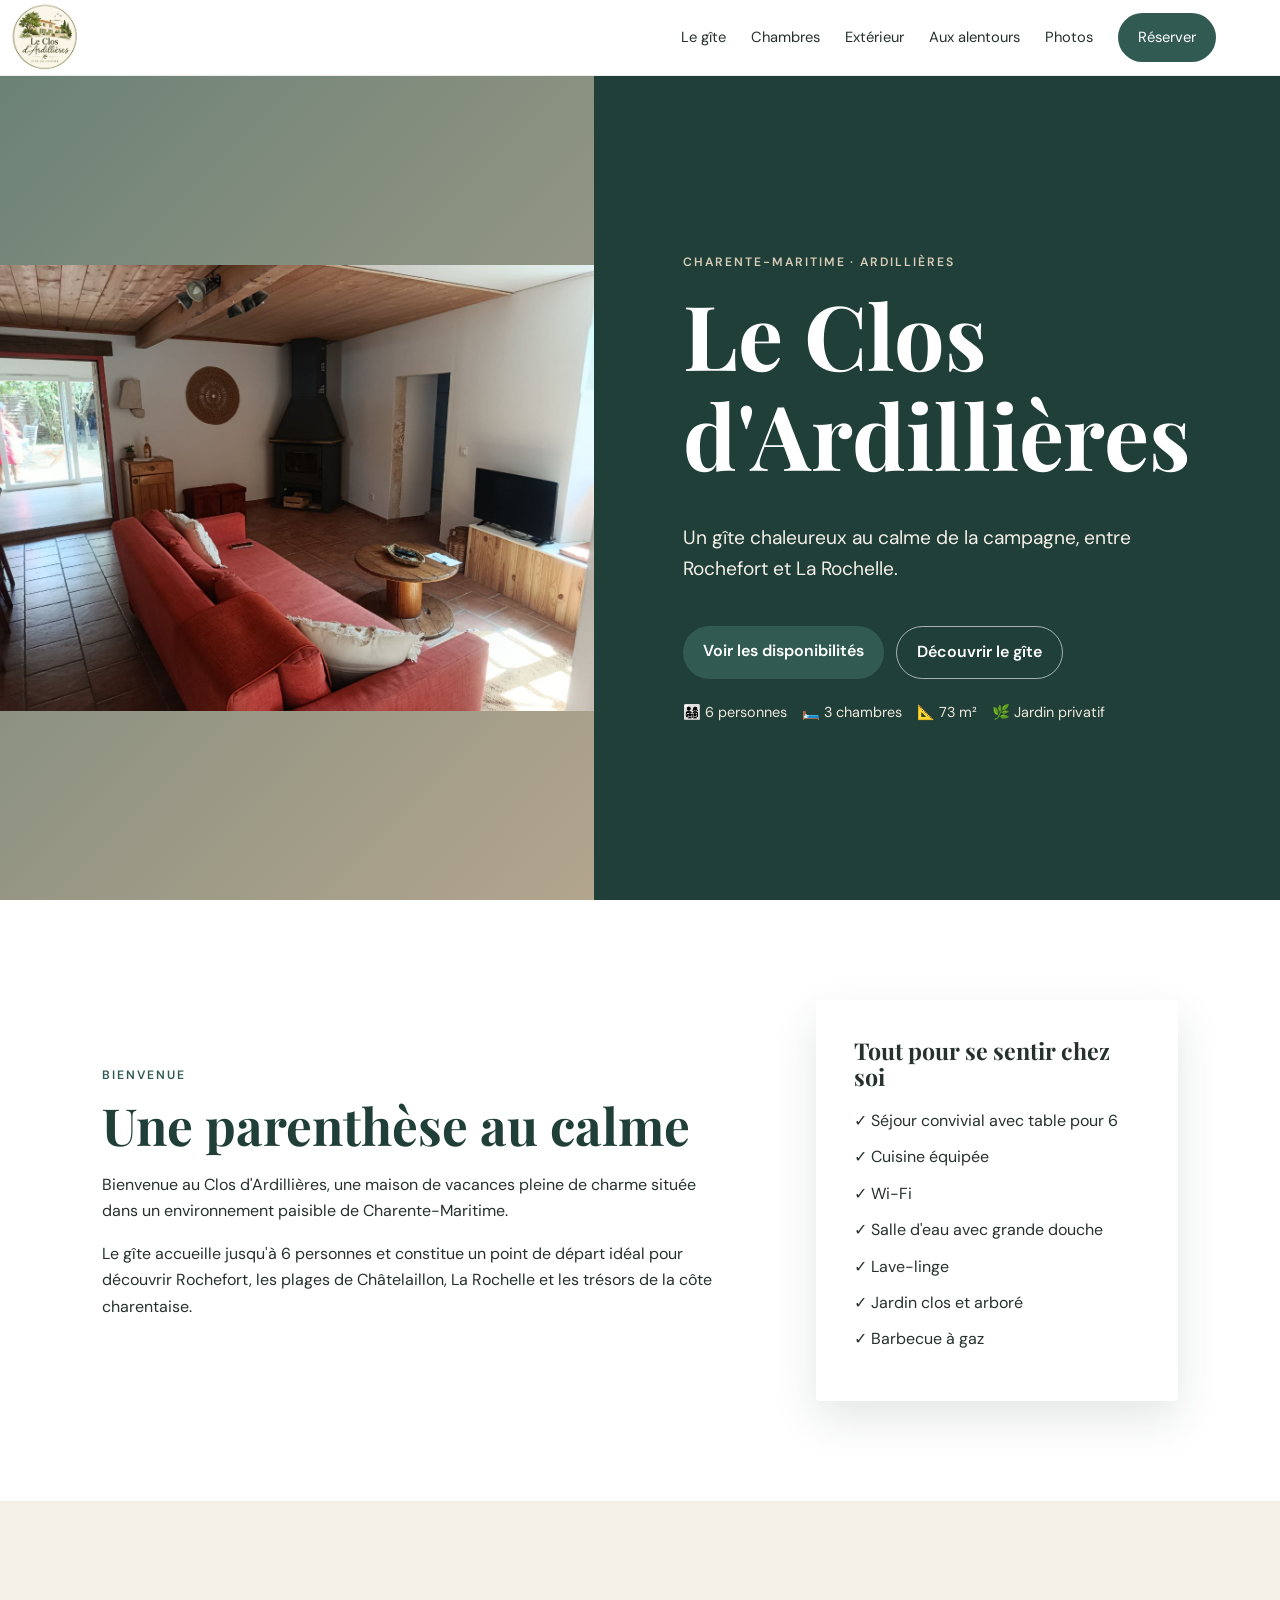
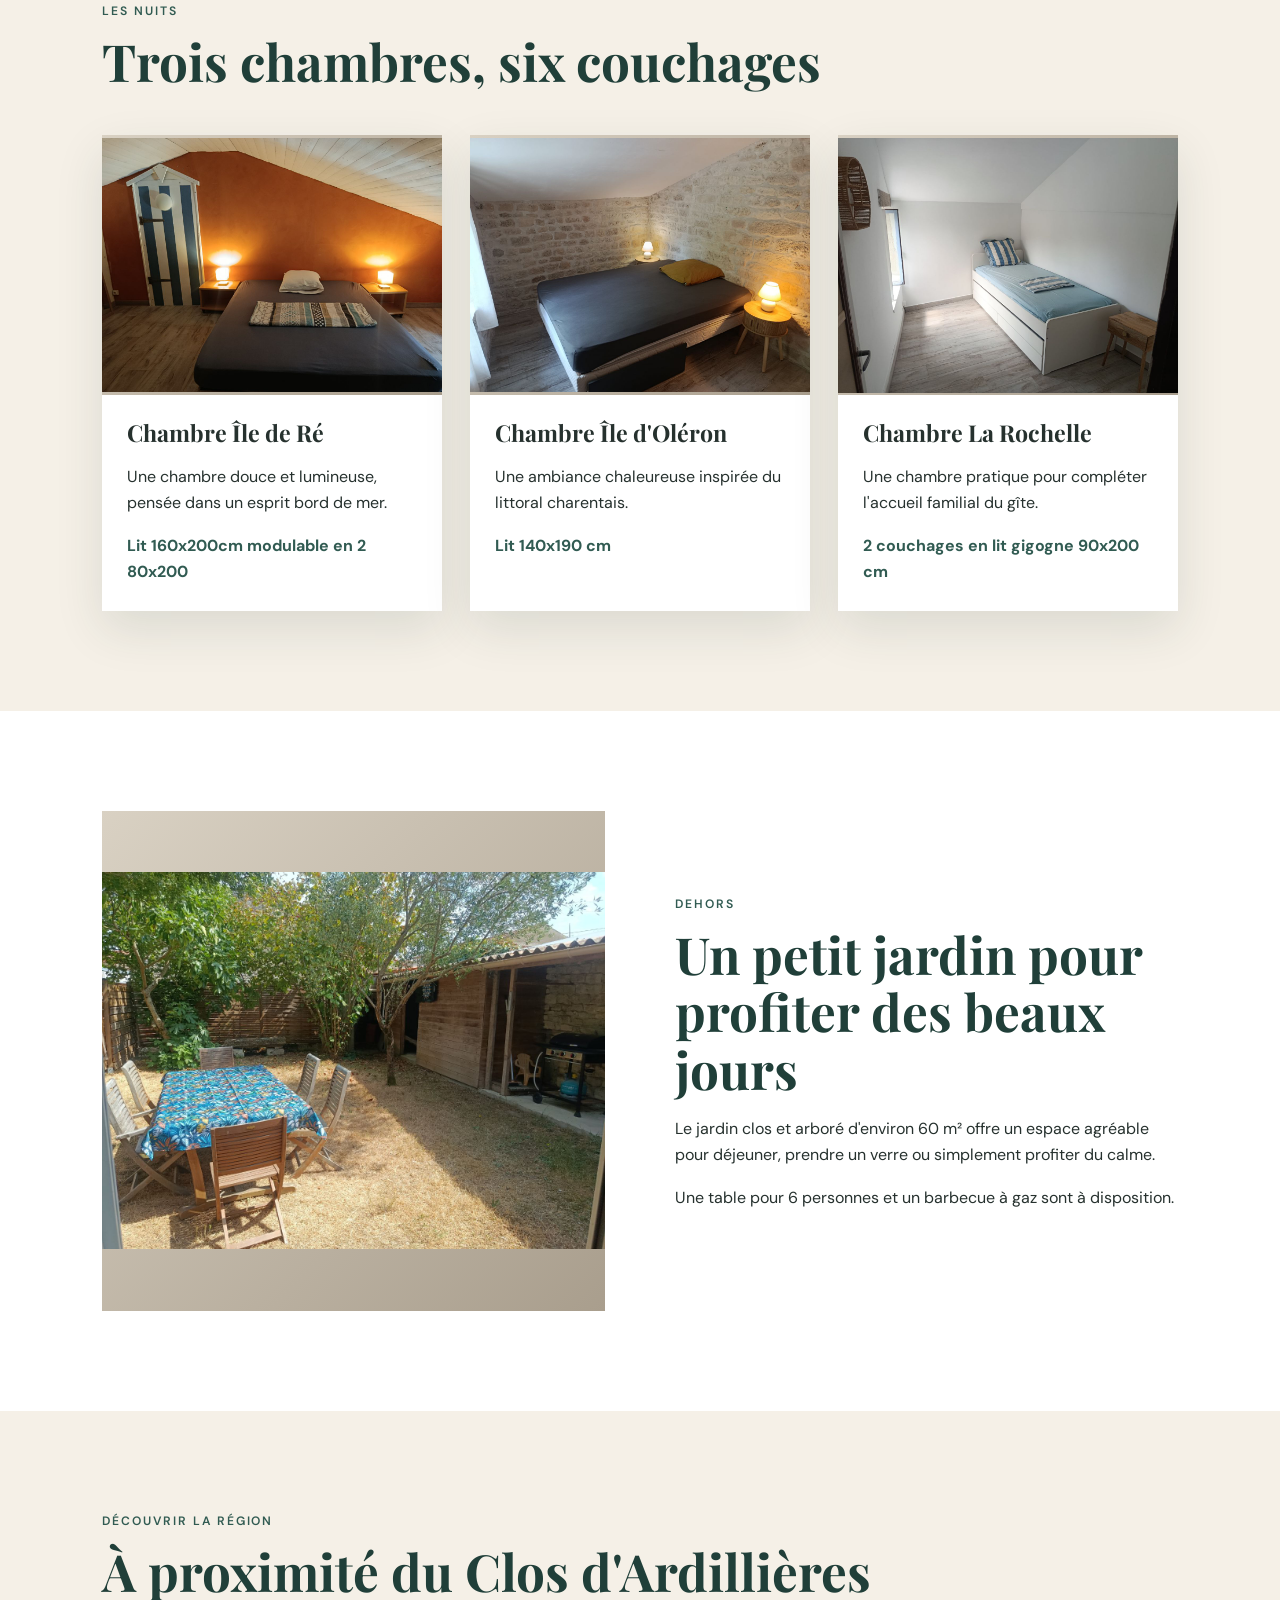
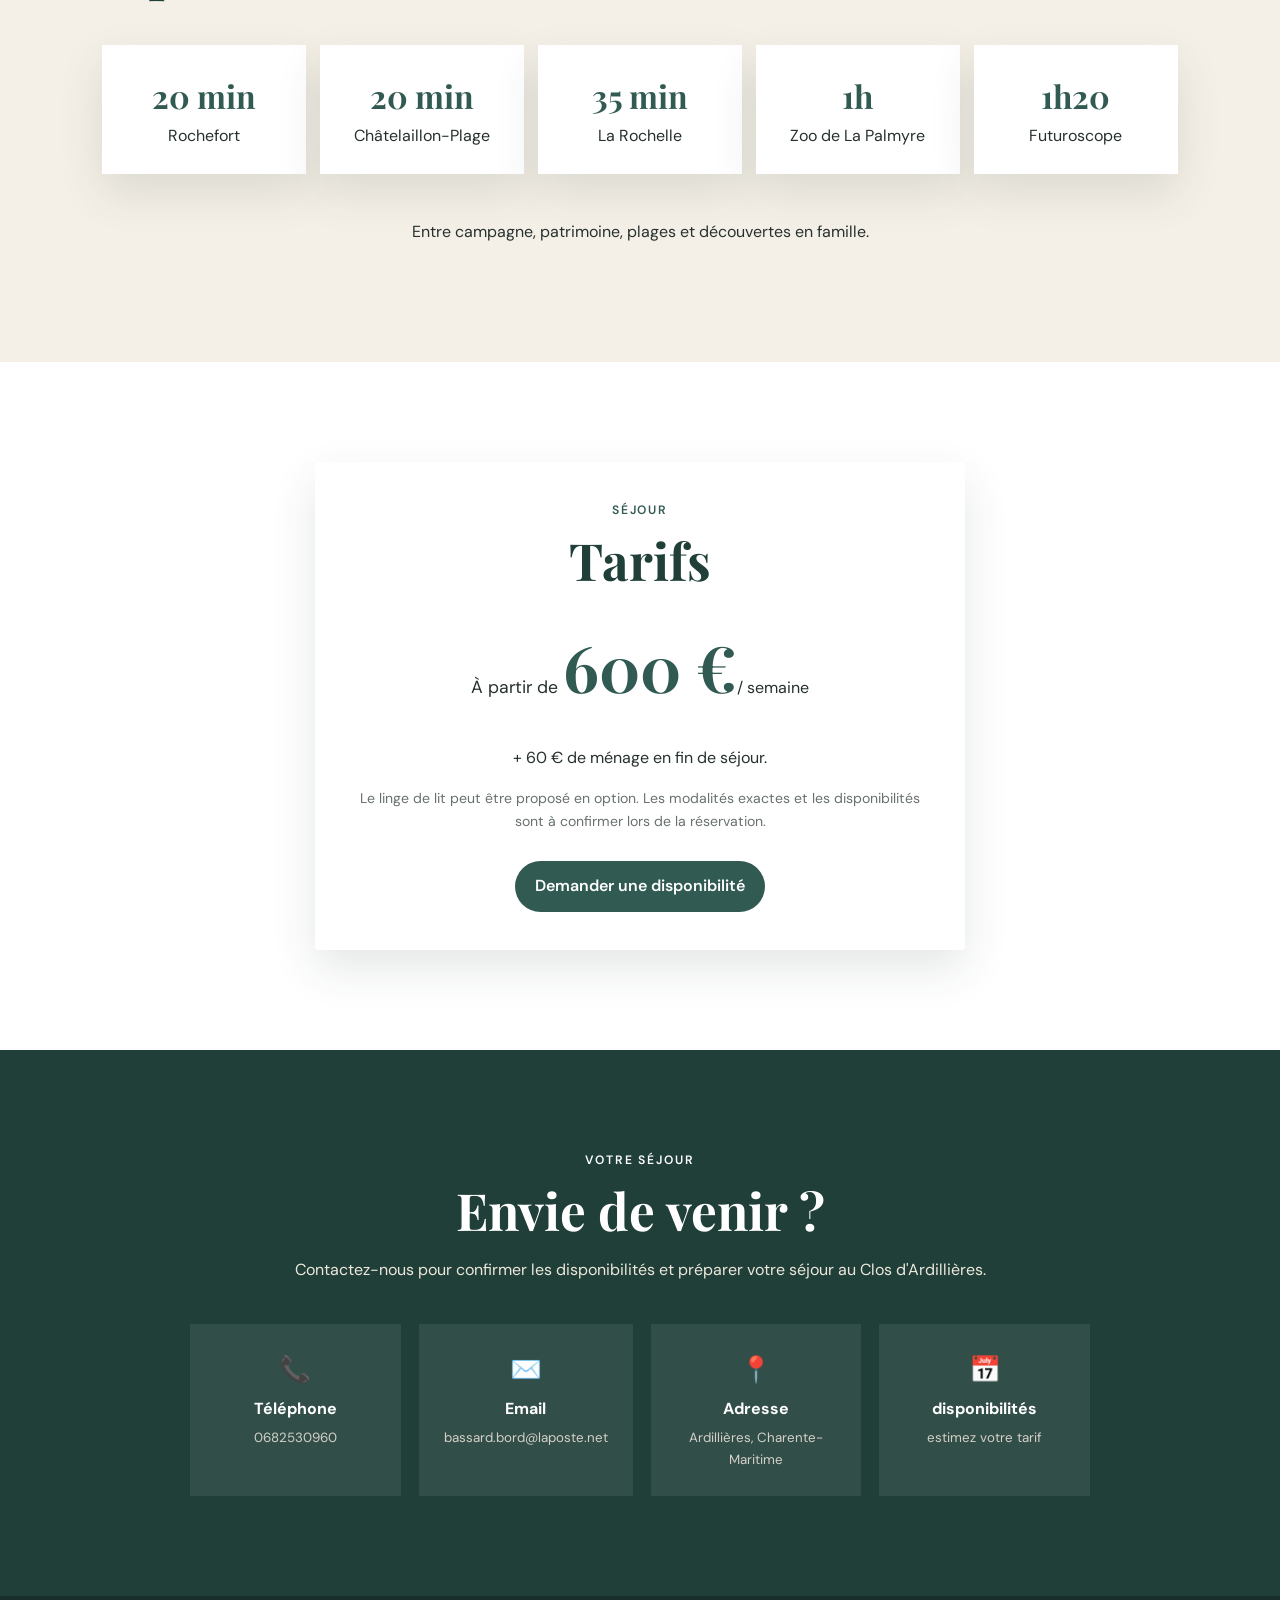
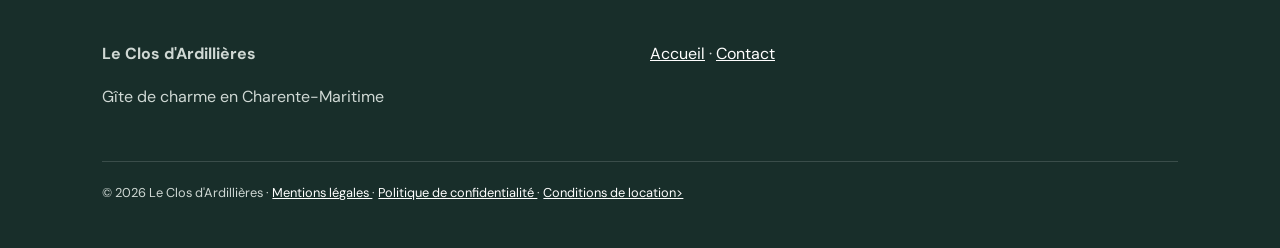
==== index.html @ 9a701333 "Add files via upload" ====
<!DOCTYPE html>
<html lang="fr">
<head>
  <meta charset="UTF-8">
  <meta name="viewport" content="width=device-width, initial-scale=1.0">
  <title>Le Clos d'Ardillières — Gîte en Charente-Maritime</title>
  <meta name="description" content="Le Clos d'Ardillières : gîte de charme pour 6 personnes à Ardillières, en Charente-Maritime, entre Rochefort et La Rochelle.">
  <meta name="keywords" content="gîte Ardillières, location vacances Charente-Maritime, gîte Rochefort, gîte La Rochelle, gîte Châtelaillon">
  <meta name="theme-color" content="#315b52">
  <link rel="stylesheet" href="style.css">
</head>
<body>
<header class="site-header">
  <img class="logo1" src="images/logo.png">
  <a></a>
  <button class="menu-btn" aria-label="Ouvrir le menu">☰</button>
  <nav>
    <a href="#gite">Le gîte</a>
    <a href="#chambres">Chambres</a>
    <a href="#exterieur">Extérieur</a>
    <a href="#alentours">Aux alentours</a>
    <a href="#galerie" onclick="ouvrirGalerie(0)">Photos</a>
    <a class="nav-cta" href="#contact">Réserver</a>
  </nav>
</header>

<main>
<section id="accueil" class="hero">
  <div class="hero-photo placeholder">
    <img src="images/sejour.jpg" width=100% onclick="ouvrirGalerie(0)" alt="Le gîte Le Clos d'Ardillières, une maison de vacances en Charente-Maritime" />
  </div>
  <div class="hero-content">
    <p class="eyebrow">Charente-Maritime · Ardillières</p>
    <h1>Le Clos d'Ardillières</h1>
    <p class="lead">Un gîte chaleureux au calme de la campagne, entre Rochefort et La Rochelle.</p>
    <div class="hero-buttons">
      <a class="button" href="#contact">Voir les disponibilités</a>
      <a class="button secondary" href="#gite">Découvrir le gîte</a>
    </div>
    <div class="quick-info">
      <span>👨‍👩‍👧‍👦 6 personnes</span>
      <span>🛏️ 3 chambres</span>
      <span>📐 73 m²</span>
      <span>🌿 Jardin privatif</span>
    </div>
  </div>
</section>

<section id="gite" class="section intro">
  <div>
    <p class="eyebrow">Bienvenue</p>
    <h2>Une parenthèse au calme</h2>
    <p>Bienvenue au Clos d'Ardillières, une maison de vacances pleine de charme située dans un environnement paisible de Charente-Maritime.</p>
    <p>Le gîte accueille jusqu'à 6 personnes et constitue un point de départ idéal pour découvrir Rochefort, les plages de Châtelaillon, La Rochelle et les trésors de la côte charentaise.</p>
  </div>
  <div class="feature-card">
    <h3>Tout pour se sentir chez soi</h3>
    <ul>
      <li>✓ Séjour convivial avec table pour 6</li>
      <li>✓ Cuisine équipée</li>
      <li>✓ Wi-Fi</li>
      <li>✓ Salle d'eau avec grande douche</li>
      <li>✓ Lave-linge</li>
      <li>✓ Jardin clos et arboré</li>
      <li>✓ Barbecue à gaz</li>
    </ul>
  </div>
</section>

<section id="chambres" class="section alt">
  <p class="eyebrow">Les nuits</p>
  <h2>Trois chambres, six couchages</h2>
  <div class="cards">
    <article class="card">
      <div class="card-photo placeholder">
        <img src="images/grande_chambre.jpg" width=100% alt="Chambre Île de Ré" />
      </div>
      <div class="card-body">
        <h3>Chambre Île de Ré</h3>
        <p>Une chambre douce et lumineuse, pensée dans un esprit bord de mer.</p>
        <strong>Lit 160x200cm modulable en 2 80x200</strong>
      </div>
    </article>
    <article class="card">
      <div class="card-photo placeholder">
        <img src="images/chambre_double.jpg" width=100% alt="Chambre Île d'Oléron" />
      </div>
      <div class="card-body">
        <h3>Chambre Île d'Oléron</h3>
        <p>Une ambiance chaleureuse inspirée du littoral charentais.</p>
        <strong>Lit 140x190 cm</strong>
      </div>
    </article>
    <article class="card">
      <div class="card-photo placeholder">
        <img src="images/petite_chambre.jpg" width=100% alt="Chambre La Rochelle" />
      </div>
      <div class="card-body">
        <h3>Chambre La Rochelle</h3>
        <p>Une chambre pratique pour compléter l'accueil familial du gîte.</p>
        <strong>2 couchages en lit gigogne 90x200 cm</strong>
      </div>
    </article>
  </div>
</section>

<section id="exterieur" class="section">
  <div class="split">
    <div class="large-placeholder placeholder">
      <img src="images/jardin.jpg" width=100% alt="Jardin du gîte Le Clos d'Ardillières" />
    </div>
    <div>
      <p class="eyebrow">Dehors</p>
      <h2>Un petit jardin pour profiter des beaux jours</h2>
      <p>Le jardin clos et arboré d'environ 60 m² offre un espace agréable pour déjeuner, prendre un verre ou simplement profiter du calme.</p>
      <p>Une table pour 6 personnes et un barbecue à gaz sont à disposition.</p>
    </div>
  </div>
</section>

<section id="alentours" class="section alt">
  <p class="eyebrow">Découvrir la région</p>
  <h2>À proximité du Clos d'Ardillières</h2>
  <div class="distances">
    <div><strong>20 min</strong><span>Rochefort</span></div>
    <div><strong>20 min</strong><span>Châtelaillon-Plage</span></div>
    <div><strong>35 min</strong><span>La Rochelle</span></div>
    <div><strong>1h</strong><span>Zoo de La Palmyre</span></div>
    <div><strong>1h20</strong><span>Futuroscope</span></div>
  </div>
  <p class="center-note">Entre campagne, patrimoine, plages et découvertes en famille.</p>
</section>

<section id="tarifs" class="section">
  <div class="price-box">
    <p class="eyebrow">Séjour</p>
    <h2>Tarifs</h2>
    <div class="price">À partir de <strong>600 €</strong><small>/ semaine</small></div>
    <p>+ 60 € de ménage en fin de séjour.</p>
    <p class="small">Le linge de lit peut être proposé en option. Les modalités exactes et les disponibilités sont à confirmer lors de la réservation.</p>
    <a class="button" href="#contact">Demander une disponibilité</a>
  </div>
</section>

<section id="contact" class="section contact">
  <p class="eyebrow">Votre séjour</p>
  <h2>Envie de venir ?</h2>
  <p>Contactez-nous pour confirmer les disponibilités et préparer votre séjour au Clos d'Ardillières.</p>
  <div class="contact-grid">
    <a class="contact-item" href="tel:+33682530960"><span>📞</span><b>Téléphone</b><small>0682530960</small></a>
    <a class="contact-item" href="mailto:bassard.bord@laposte.net"><span>✉️</span><b>Email</b><small>bassard.bord@laposte.net</small></a>
    <a class="contact-item" href="https://www.google.fr/maps/place/Chez+Sylvanna+et+Laurent/@46.0596091,-0.8943375,384m/data=!3m1!1e3!4m15!1m8!3m7!1s0x4801377a443f974f:0x2b301702323fea97!2s17290+Ardilli%C3%A8res!3b1!8m2!3d46.058891!4d-0.891461!16zL20vMGY4bXpj!3m5!1s0x48013757434543a1:0x816b3c7ac36693f7!8m2!3d46.0594219!4d-0.8943894!16s%2Fg%2F11zdf4rjqj?entry=ttu&g_ep=EgoyMDI2MDkyNy4xIKXMDSoASAFQAw%3D%3D"><span>📍</span><b>Adresse</b><small>Ardillières, Charente-Maritime</small></a>
    <a class="contact-item" href="calendrier.html"><span>&#128197;</span><b>disponibilités</b><small>estimez votre tarif</small></a>
  </div>
</section>
</main>

<footer>
  <div><strong>Le Clos d'Ardillières</strong><p>Gîte de charme en Charente-Maritime</p></div>
  <div><a href="#accueil">Accueil</a> · <a href="#contact">Contact</a></div>
  <p class="copyright">© <span id="year"></span> Le Clos d'Ardillières · <a href="mentions.html">Mentions légales </a>· <a href="confidentialite.html">Politique de confidentialité </a>· <a href="conditionsloc.html">Conditions de location></a></p>
</footer>



<div id="visionneuse" class="visionneuse">

  <button class="fermer" onclick="fermerGalerie()">×</button>

  <button class="precedent" onclick="photoPrecedente()">❮</button>

  <img id="photoGrande" src="" alt="Photo du Clos d’Ardillières">

  <button class="suivant" onclick="photoSuivante()">❯</button>

</div>

<script src="script.js"></script>
</body>
</html>
---- style.css ----
@import url('https://fonts.googleapis.com/css2?family=DM+Sans:wght@400;500;600&family=Playfair+Display:wght@500;600;700&display=swap');

:root{--green:#315b52;--green-dark:#203f39;--cream:#f5f0e7;--sand:#dfd2bd;--text:#26312e;--white:#fff;--shadow:0 18px 45px rgba(31,54,47,.12)}
*{box-sizing:border-box}
html{
    scroll-behavior:smooth
}
body{
    margin:0;
    color:var(--text);
    font-family:"DM Sans",Arial,sans-serif;
    line-height:1.65;
    background:#fff
}
h1,h2,h3{
    font-family:"Playfair Display",Georgia,serif;
    line-height:1.12;
    margin:0 0 18px
}
h1{
    font-size:clamp(3rem,7vw,6.2rem);
    color:#fff
}
h2{
    font-size:clamp(2.1rem,4vw,3.5rem);
    color:var(--green-dark)}
h3{
    font-size:1.45rem
}
.logo1 {
    position: absolute;
    //top: 100px;
    left: 10px;
    width: 70px;
    display: block;
}

.eyebrow{
    text-transform:uppercase;
    letter-spacing:.16em;
    font-size:.76rem;
    font-weight:600;
    color:var(--green);
    margin:0 0 12px
}
.site-header{
    height:76px;
    display:flex;
    align-items:center;
    justify-content:space-between;
    padding:0 5vw;
    //position:sticky;
    position: relative;
    top:0;
    z-index:20;
    background:rgba(255,255,255,.95);
    backdrop-filter:blur(10px);
    border-bottom:1px solid #eee
}
.logo{
    font-family:"Playfair Display",Georgia,serif;
    font-size:1.25rem;
    color:var(--green-dark);
    text-decoration:none;
    font-weight:600
}
.site-header nav{
    display:flex;
    align-items:center;
    gap:25px
}
.site-header nav a{
    color:var(--text);
    text-decoration:none;
    font-size:.92rem
}
.site-header .nav-cta,.button{
    background:var(--green);
    color:#fff;
    padding:12px 20px;
    border-radius:30px
}
.menu-btn{
    display:none;
    border:0;
    background:none;
    font-size:1.7rem
}
.hero{
    min-height:calc(100vh - 76px);
    display:grid;
    grid-template-columns:1.05fr .95fr;
    background:var(--green-dark)
}
.hero-photo{
    min-height:620px
}
.placeholder{
    background:linear-gradient(135deg,#d9d1c3,#a99e8d);
    display:flex;
    align-items:center;
    justify-content:center;
    text-align:center;
    color:#fff;
    font-weight:600;
    letter-spacing:.04em
}
.hero-photo.placeholder{
    background:linear-gradient(135deg,#6c8277,#b3a58e);
    
}
.hero-content{
    display:flex;
    flex-direction:column;
    justify-content:center;
    padding:7vw
}
.hero-content .eyebrow{
    color:#d8cdb8
}
.lead{
    font-size:1.2rem;
    color:#f3efe8;
    max-width:600px
}
.hero-buttons{
    display:flex;
    gap:12px;
    flex-wrap:wrap;
    margin:22px 0
}
.button{
    display:inline-block;
    text-decoration:none;
    border:0;
    font-weight:600
}
.button.secondary{
    background:transparent;
    border:1px solid rgba(255,255,255,.6)
}
.quick-info{
    display:flex;
    flex-wrap:wrap;
    gap:15px;
    color:#eee8dc;
    font-size:.9rem
}
.section{
    padding:100px 8vw
}
.section.alt{
    background:var(--cream)
}
.intro{
    display:grid;
    grid-template-columns:1.4fr .8fr;
    gap:80px;
    align-items:center
}
.feature-card,.price-box{
    background:#fff;
    padding:38px;
    box-shadow:var(--shadow);
    border-radius:4px
}
.feature-card ul{
    list-style:none;
    padding:0;
    margin:0
}
.feature-card li{
    margin:10px 0
}
.cards{
    display:grid;
    grid-template-columns:repeat(3,1fr);
    gap:28px;
    margin-top:45px
}
.card{
    background:#fff;
    box-shadow:var(--shadow)
}
.card-photo{
    height:260px
}
.card-body{
    padding:25px
}
.card-body strong{
    color:var(--green)
}
.split{
    display:grid;
    grid-template-columns:1fr 1fr;
    gap:70px;
    align-items:center
}
.large-placeholder{
    height:500px
}
.distances{
    display:grid;
    grid-template-columns:repeat(5,1fr);
    gap:14px;
    margin:45px 0
}
.distances div{
    background:#fff;
    padding:25px 15px;
    text-align:center;
    box-shadow:var(--shadow)
}
.distances strong,.distances span{
    display:block
}
.distances strong{
    font-family:"Playfair Display";
    font-size:2rem;
    color:var(--green)
}
.center-note{
    text-align:center
}
.price-box{
    max-width:650px;
    margin:auto;
    text-align:center
}
.price{
    font-size:1.1rem;
    margin:25px 0
}
.price strong{
    font-family:"Playfair Display";
    font-size:4rem;
    color:var(--green)
}
.price small{
    font-size:1rem
}
.small{
    font-size:.88rem;
    color:#68716e;
    margin-bottom:28px
}
.contact{
    text-align:center;
    background:var(--green-dark);
    color:#eee8dc
}
.contact h2,.contact .eyebrow{
    color:#fff
}
.contact-grid{
    max-width:900px;
    margin:40px auto 0;
    display:grid;
    grid-template-columns:repeat(4,1fr);
    gap:18px
}
.contact-item{
    background:rgba(255,255,255,.08);
    padding:25px;
    text-decoration:none;
    color:#fff;
    display:flex;
    flex-direction:column;
    gap:5px
}
.contact-item span{
    font-size:1.6rem
}
.contact-item small{
    color:#d5d1c8
}
footer{
    background:#182e2a;
    color:#cfd8d4;
    padding:45px 8vw;
    display:grid;
    grid-template-columns:1fr 1fr;
    gap:20px
}
footer a{
    color:#fff
}
.copyright{
    grid-column:1/-1;
    font-size:.8rem;
    border-top:1px solid rgba(255,255,255,.15);
    padding-top:20px;
    margin:15px 0 0
}

/* =========================================================
   PAGES LÉGALES
   Mentions légales + Politique de confidentialité
   ========================================================= */

.page-legale {
    max-width: 900px;
    margin: 50px auto;
    padding: 40px;
    background: #ffffff;
    color: #333;
    line-height: 1.7;
    border-radius: 12px;
    box-shadow: 0 4px 20px rgba(0, 0, 0, 0.06);
}

.page-legale h1 {
    margin-bottom: 30px;
    color: #3f5143;
}

.page-legale h2 {
    margin-top: 35px;
    margin-bottom: 12px;
    color: #3f5143;
    font-size: 22px;
}

.page-legale p {
    margin: 0 0 15px;
}

.page-legale ul {
    margin: 10px 0 20px;
    padding-left: 25px;
}

.page-legale li {
    margin-bottom: 7px;
}

.page-legale a {
    color: #3f5143;
    text-decoration: underline;
}

.page-legale a:hover {
    opacity: 0.75;
}

.date-mise-a-jour {
    margin-top: 40px !important;
    padding-top: 15px;
    border-top: 1px solid #ddd;
    color: #777;
    font-size: 13px;
}


/* En-tête des pages légales */

.page-legale header {
    max-width: 1100px;
    margin: 0 auto;
    padding: 35px 25px 10px;
}





/* Version téléphone */

@media (max-width: 700px) {

    .page-legale {
        margin: 25px 12px;
        padding: 25px 20px;
        border-radius: 10px;
        box-shadow: none;
    }

    .page-legale h1 {
        font-size: 26px;
    }

    .page-legale h2 {
        font-size: 20px;
        margin-top: 28px;
    }

    body > header {
        padding: 25px 20px 5px;
    }

    body > header h1 {
        font-size: 27px;
    }

    body > footer {
        margin: 25px 12px;
        line-height: 2;
    }
}


/* =========================
   GALERIE PHOTO
========================= */

.galerie {
  max-width: 1100px;
  margin: 50px auto;
  padding: 0 20px;
  text-align: center;
}

.galerie h2 {
  margin-bottom: 30px;
  font-size: 30px;
}

.galerie-grille {
  display: grid;
  grid-template-columns: repeat(3, 1fr);
  gap: 15px;
}

.galerie-grille img {
  width: 100%;
  height: 230px;
  object-fit: cover;
  border-radius: 8px;
  cursor: pointer;
  transition: transform 0.25s ease, opacity 0.25s ease;
}

.galerie-grille img:hover {
  transform: scale(1.02);
  opacity: 0.9;
}


/* =========================
   VISIONNEUSE
========================= */

.visionneuse {
  display: none;
  position: fixed;
  z-index: 9999;
  top: 0;
  left: 0;
  width: 100%;
  height: 100%;
  background: rgba(0,0,0,0.92);
  align-items: center;
  justify-content: center;
}

.visionneuse.active {
  display: flex;
}

#photoGrande {
  max-width: 85%;
  max-height: 85vh;
  object-fit: contain;
  border-radius: 5px;
}


/* =========================
   BOUTONS
========================= */

.fermer,
.precedent,
.suivant {
  position: absolute;
  background: none;
  border: none;
  color: white;
  cursor: pointer;
  font-size: 45px;
  line-height: 1;
  padding: 10px;
}

.fermer {
  top: 20px;
  right: 30px;
  font-size: 50px;
}

.precedent {
  left: 20px;
}

.suivant {
  right: 20px;
}


/* =========================
   MOBILE
========================= */

@media (max-width: 700px) {

  .galerie-grille {
    grid-template-columns: repeat(2, 1fr);
    gap: 8px;
  }

  .galerie-grille img {
    height: 160px;
  }

  .galerie h2 {
    font-size: 24px;
  }

  #photoGrande {
    max-width: 94%;
    max-height: 80vh;
  }

  .precedent,
  .suivant {
    font-size: 32px;
  }

  .fermer {
    top: 10px;
    right: 15px;
    font-size: 40px;
  }
}

@media(max-width:850px){.site-header nav{display:none}.site-header nav.open{display:flex;position:absolute;top:76px;left:0;right:0;background:#fff;padding:20px;flex-direction:column;box-shadow:0 12px 25px rgba(0,0,0,.1)}.menu-btn{display:block}.hero{grid-template-columns:1fr}.hero-photo{min-height:380px;order:0}.hero-content{padding:55px 7vw}.section{padding:70px 7vw}.intro,.split{grid-template-columns:1fr;gap:35px}.cards{grid-template-columns:1fr}.distances{grid-template-columns:repeat(2,1fr)}.contact-grid{grid-template-columns:1fr}footer{grid-template-columns:1fr}.copyright{grid-column:auto}.large-placeholder{height:330px}}
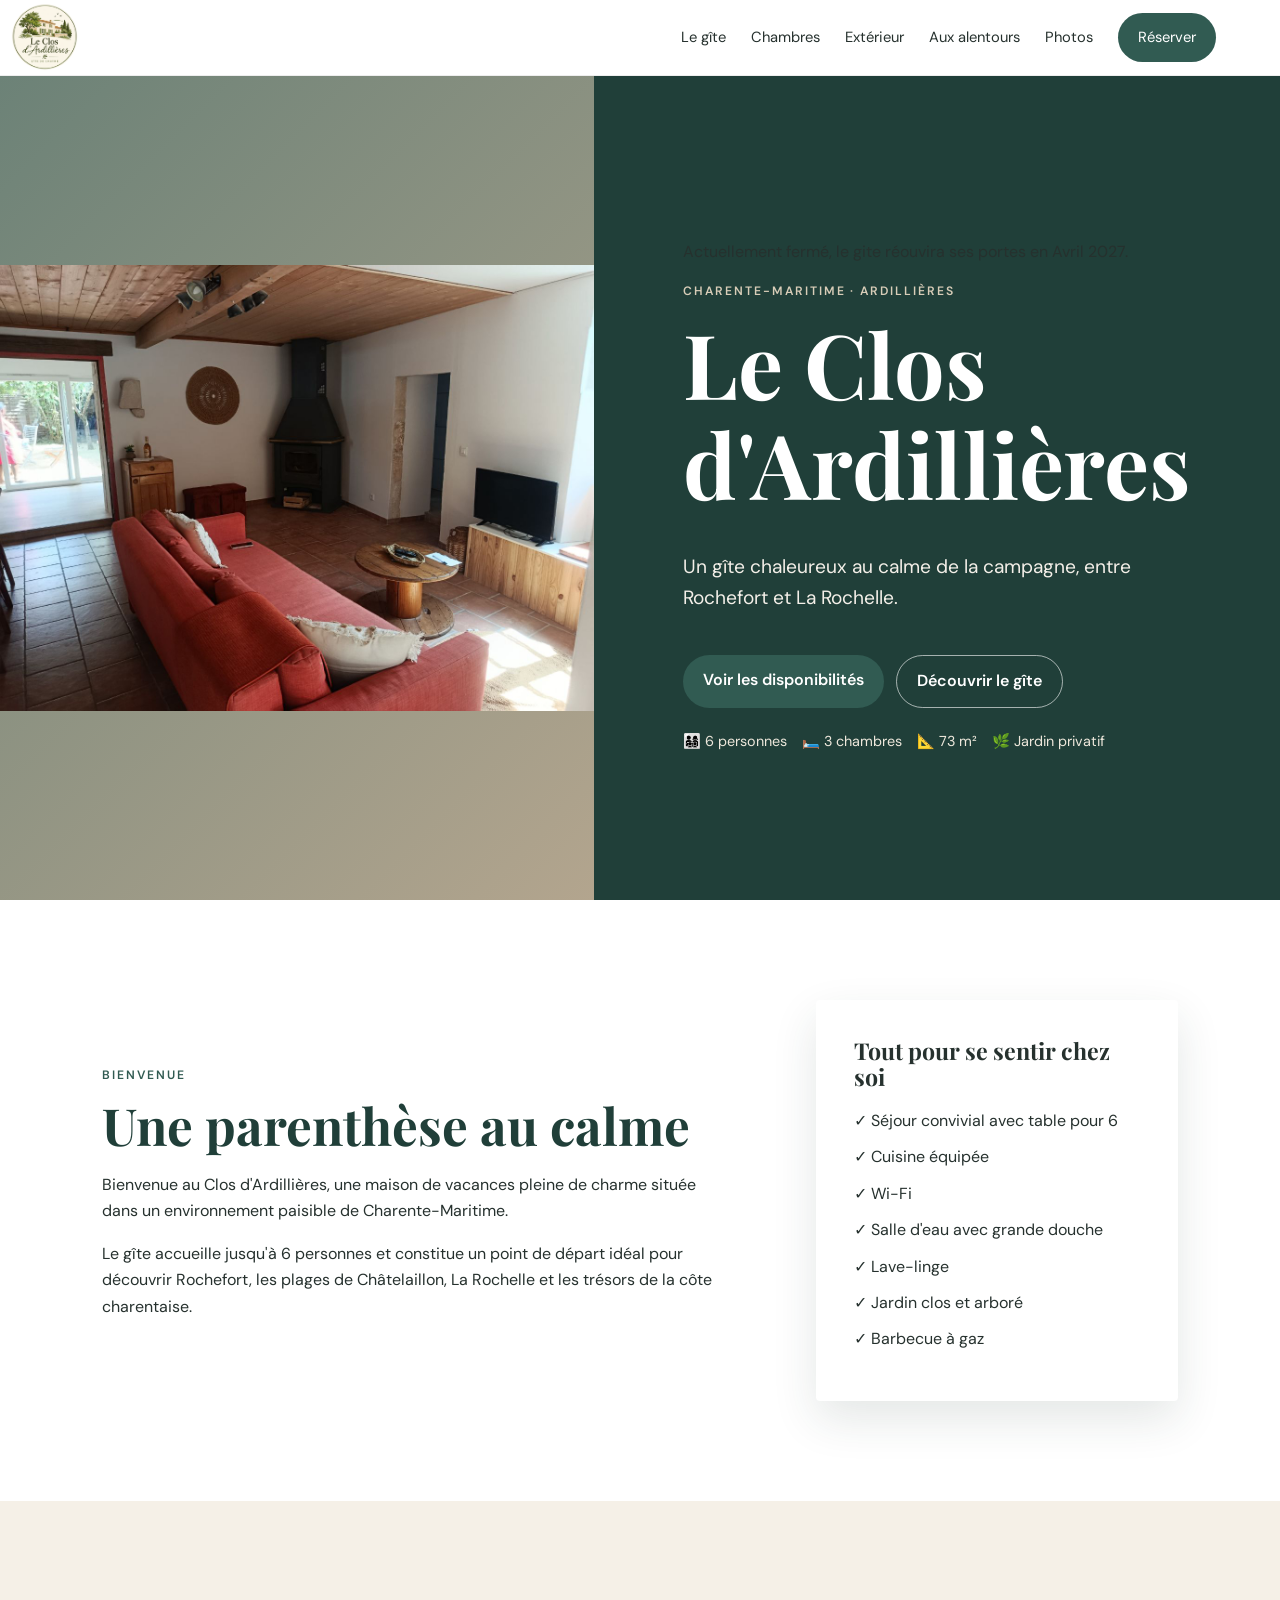
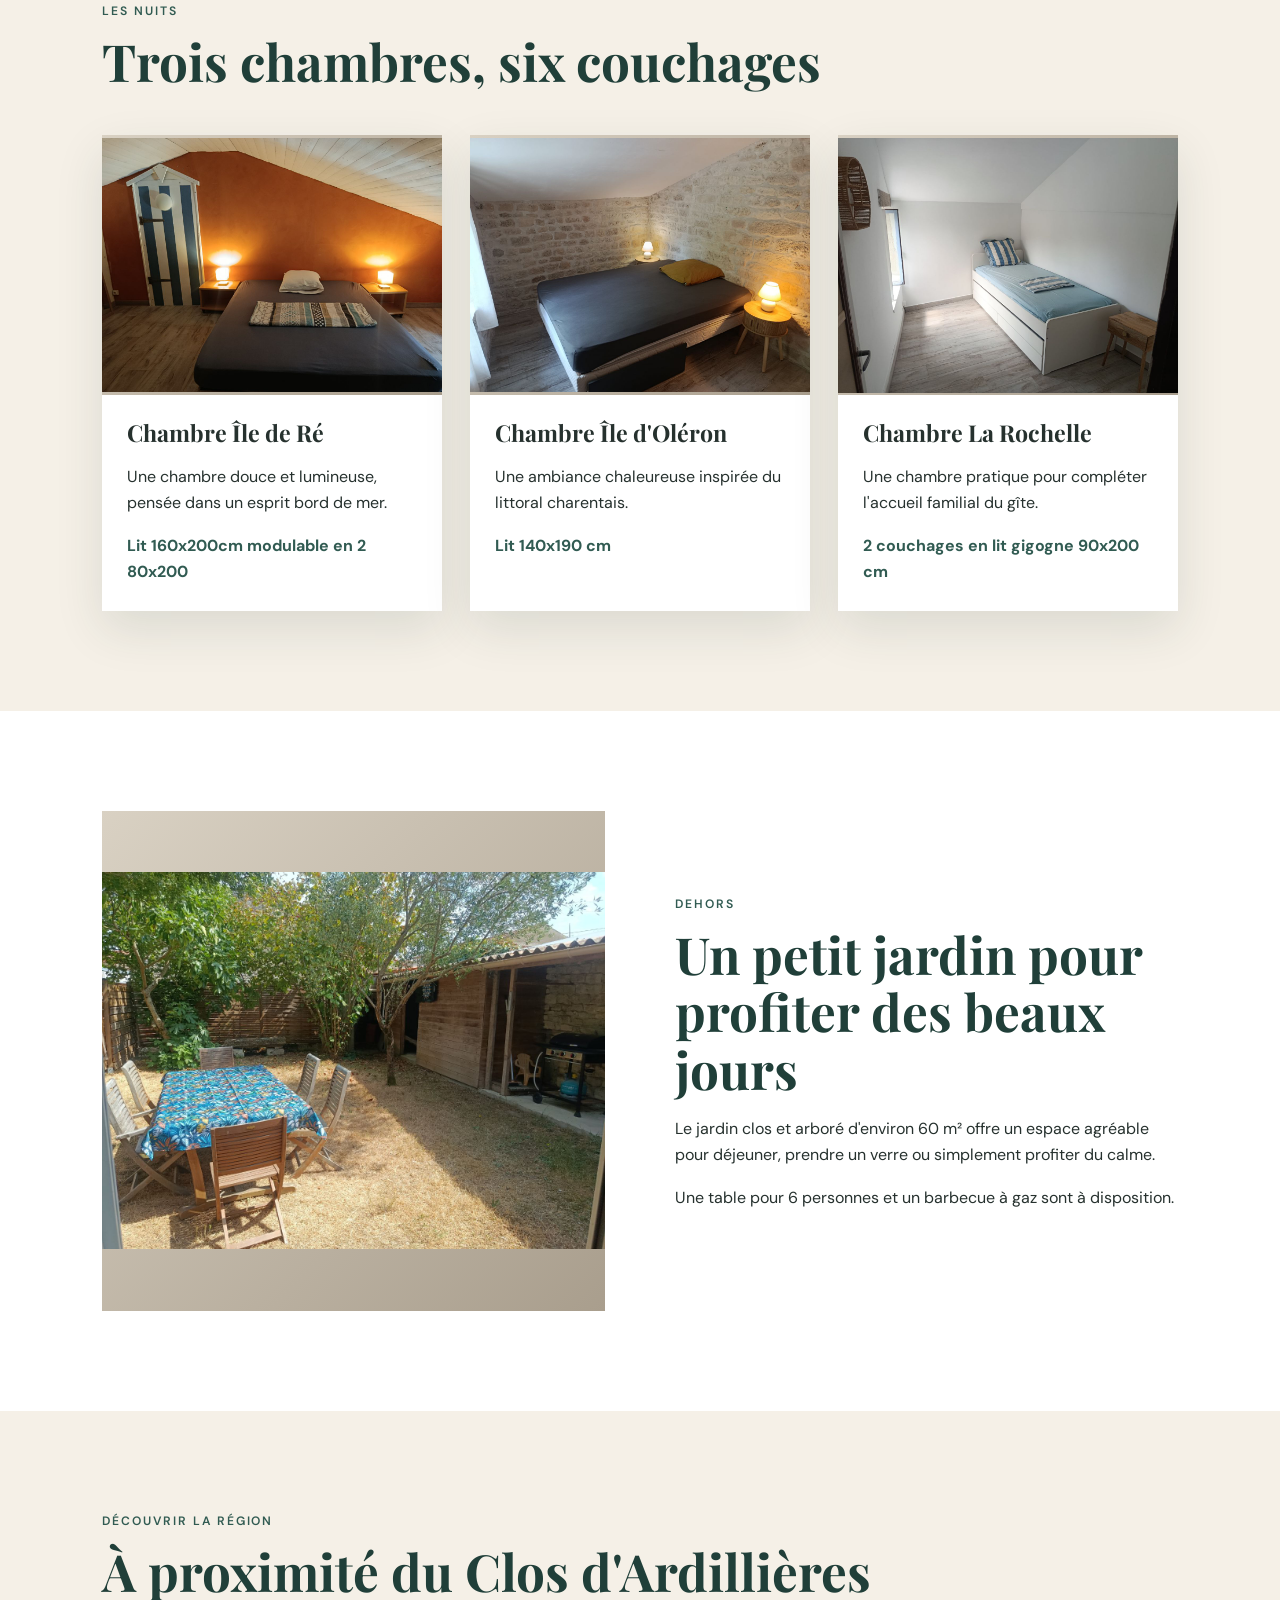
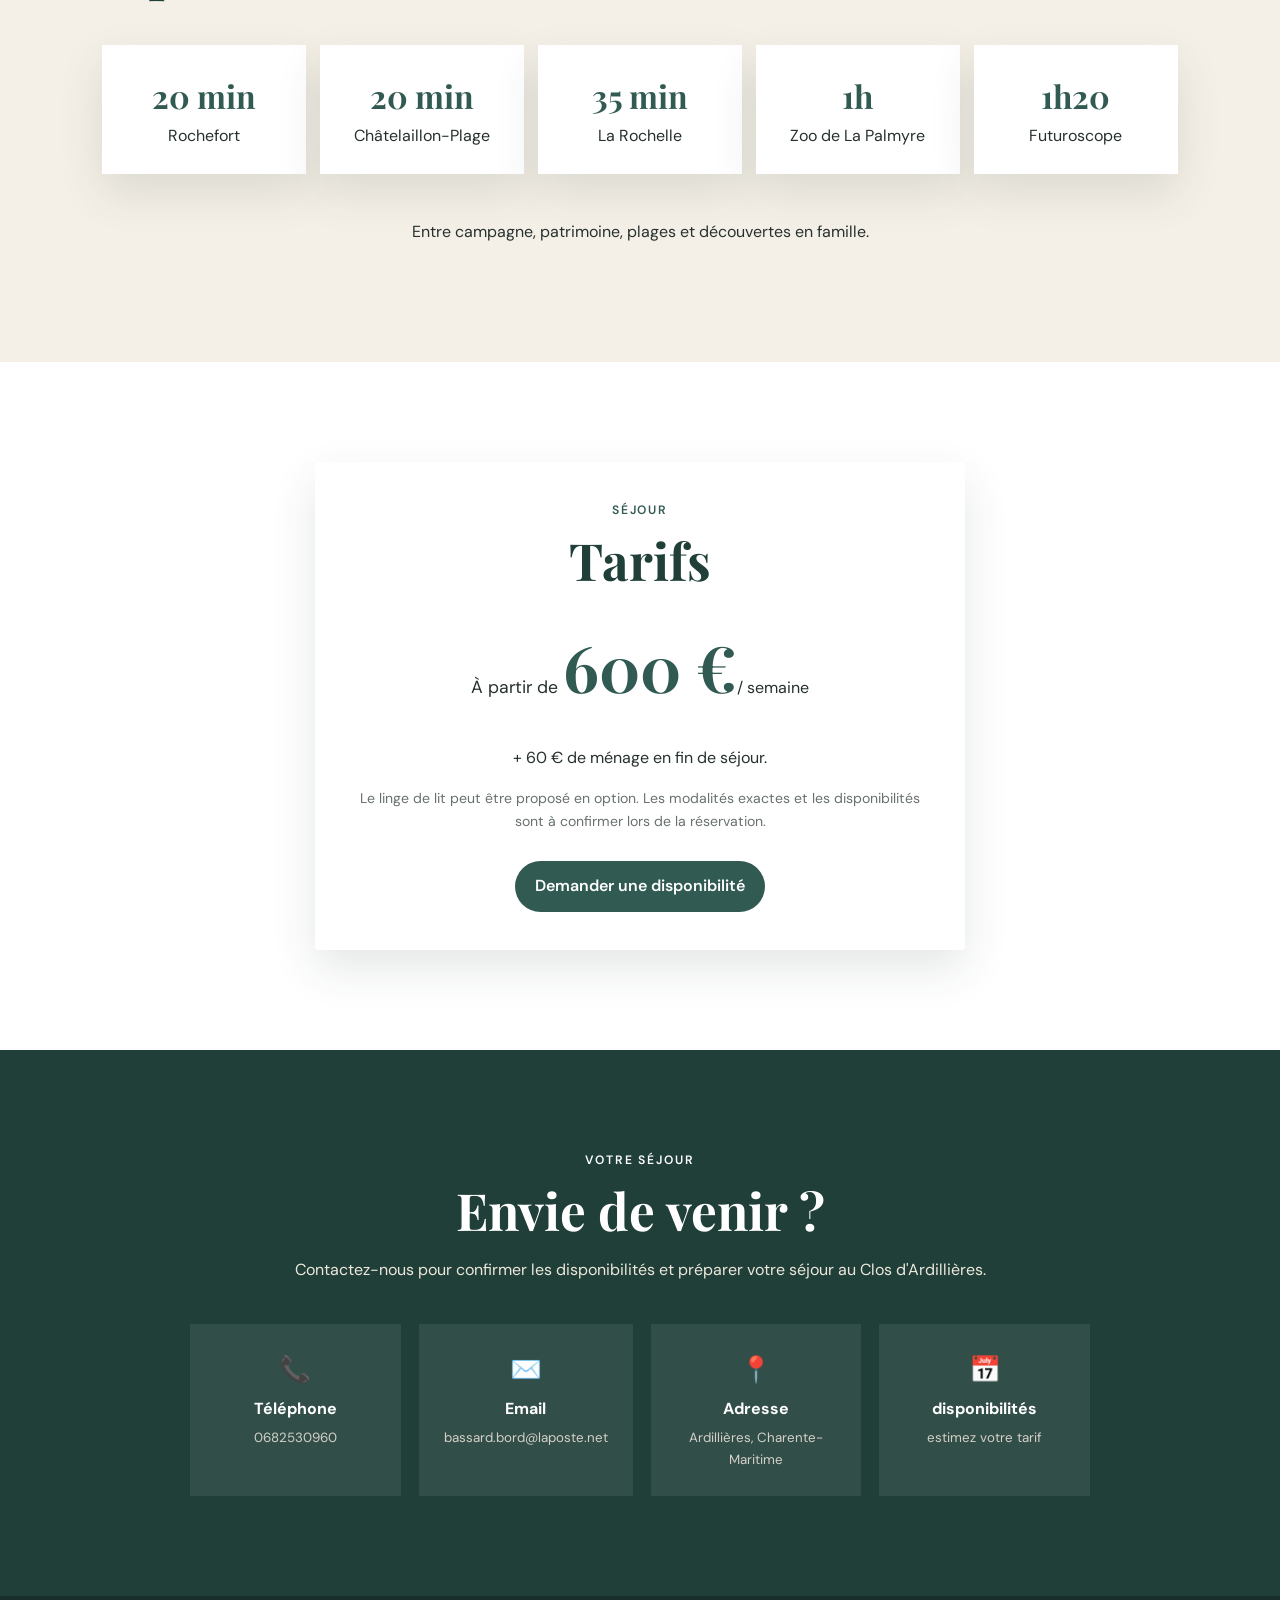
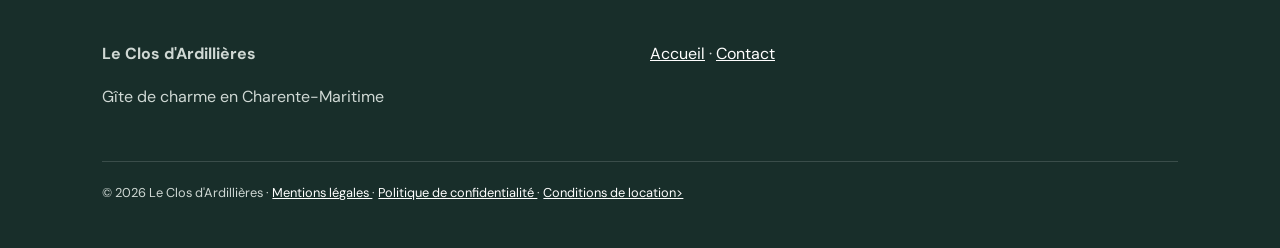
==== commit e43a6fb0: "Add reopening message for the gite Added a message about the gite reopening in April 2027." ====
--- a/index.html
+++ b/index.html
@@ -30,6 +30,7 @@
     <img src="images/sejour.jpg" width=100% onclick="ouvrirGalerie(0)" alt="Le gîte Le Clos d'Ardillières, une maison de vacances en Charente-Maritime" />
   </div>
   <div class="hero-content">
+    <p> Actuellement fermé, le gite réouvira ses portes en Avril 2027.</p> 
     <p class="eyebrow">Charente-Maritime · Ardillières</p>
     <h1>Le Clos d'Ardillières</h1>
     <p class="lead">Un gîte chaleureux au calme de la campagne, entre Rochefort et La Rochelle.</p>
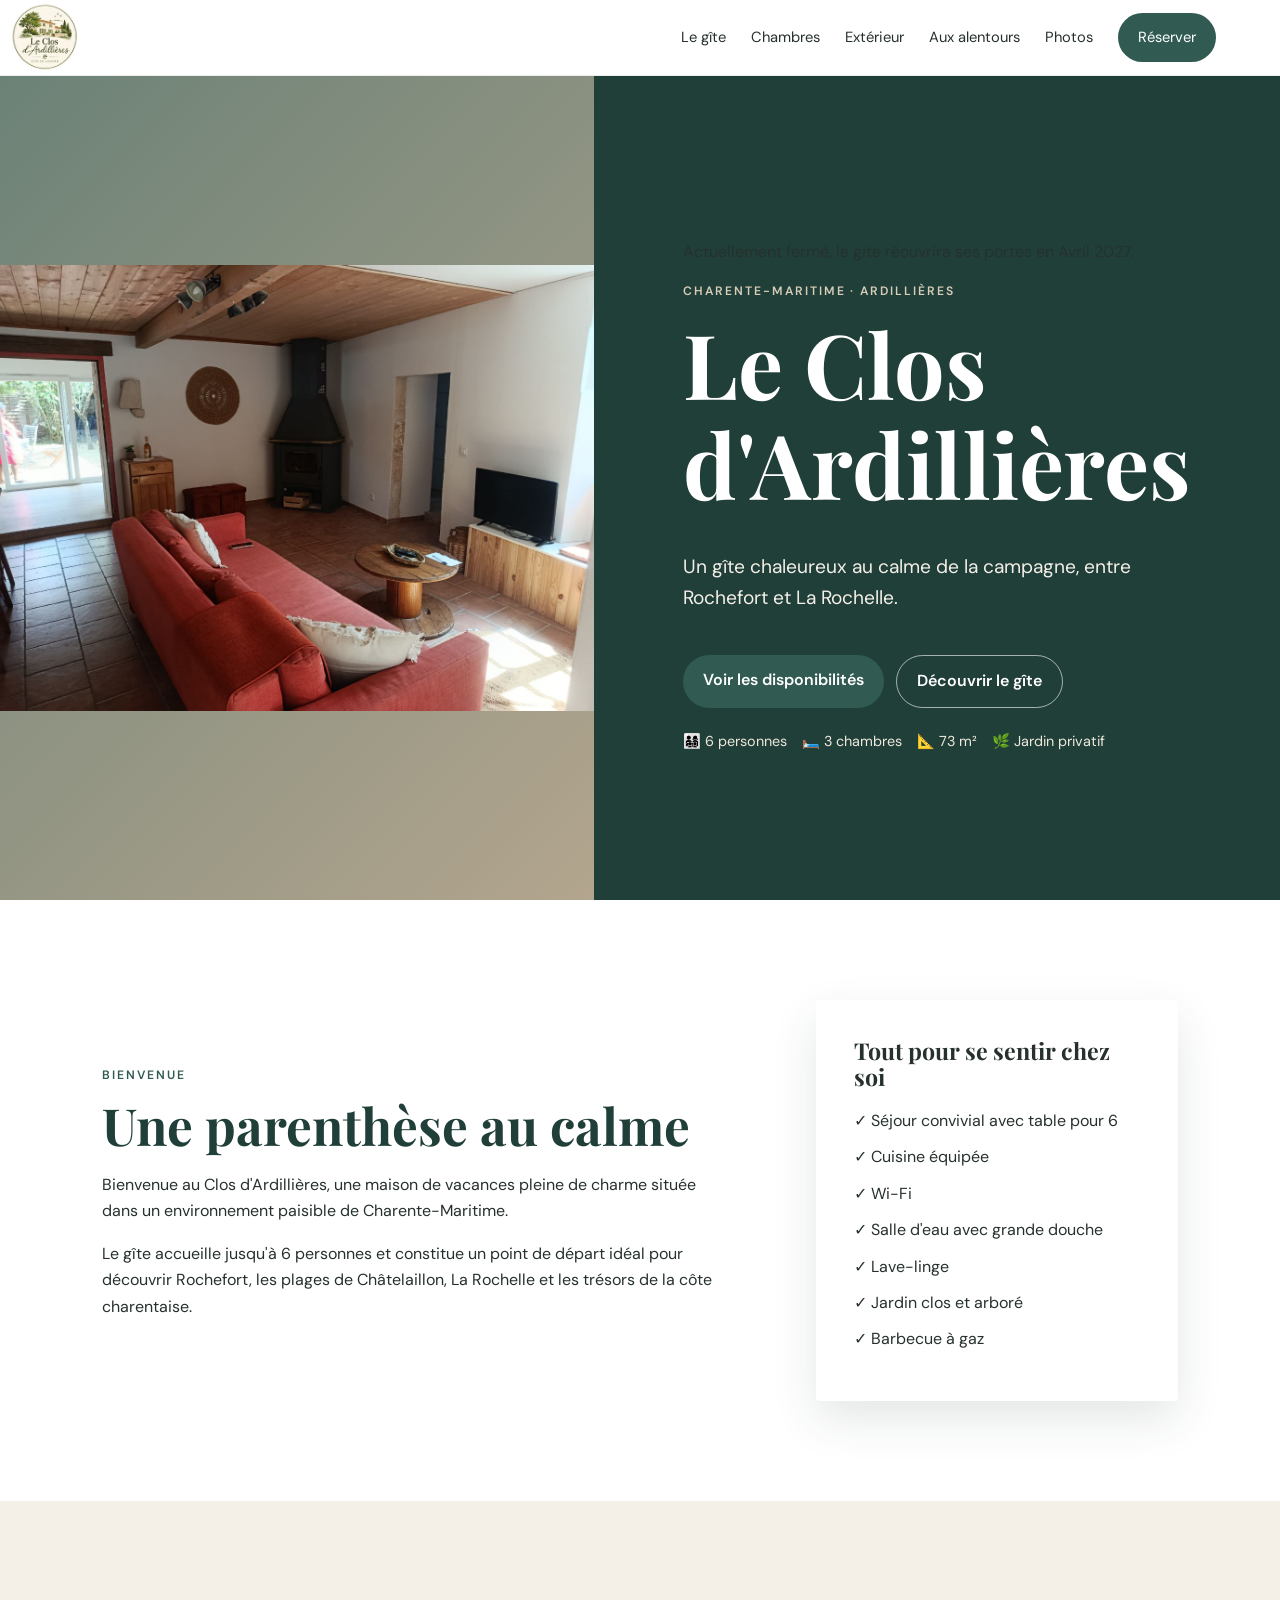
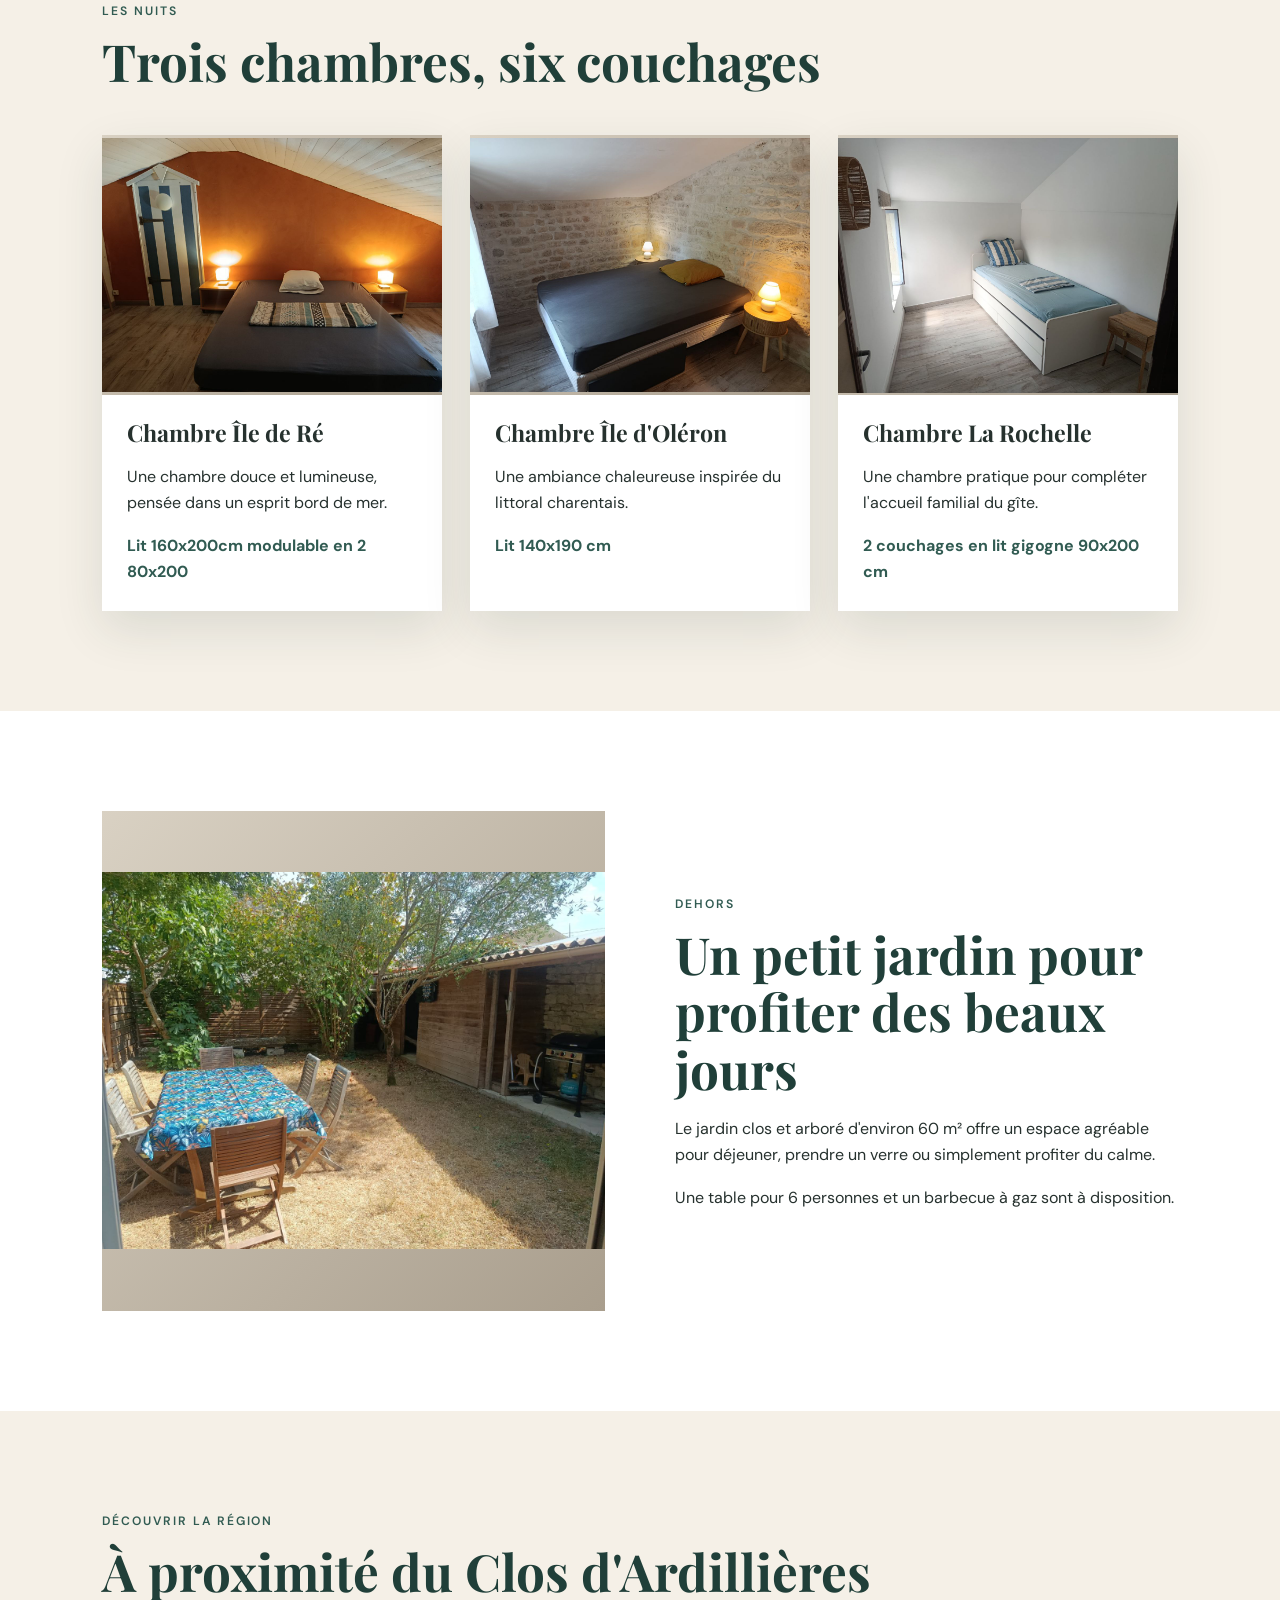
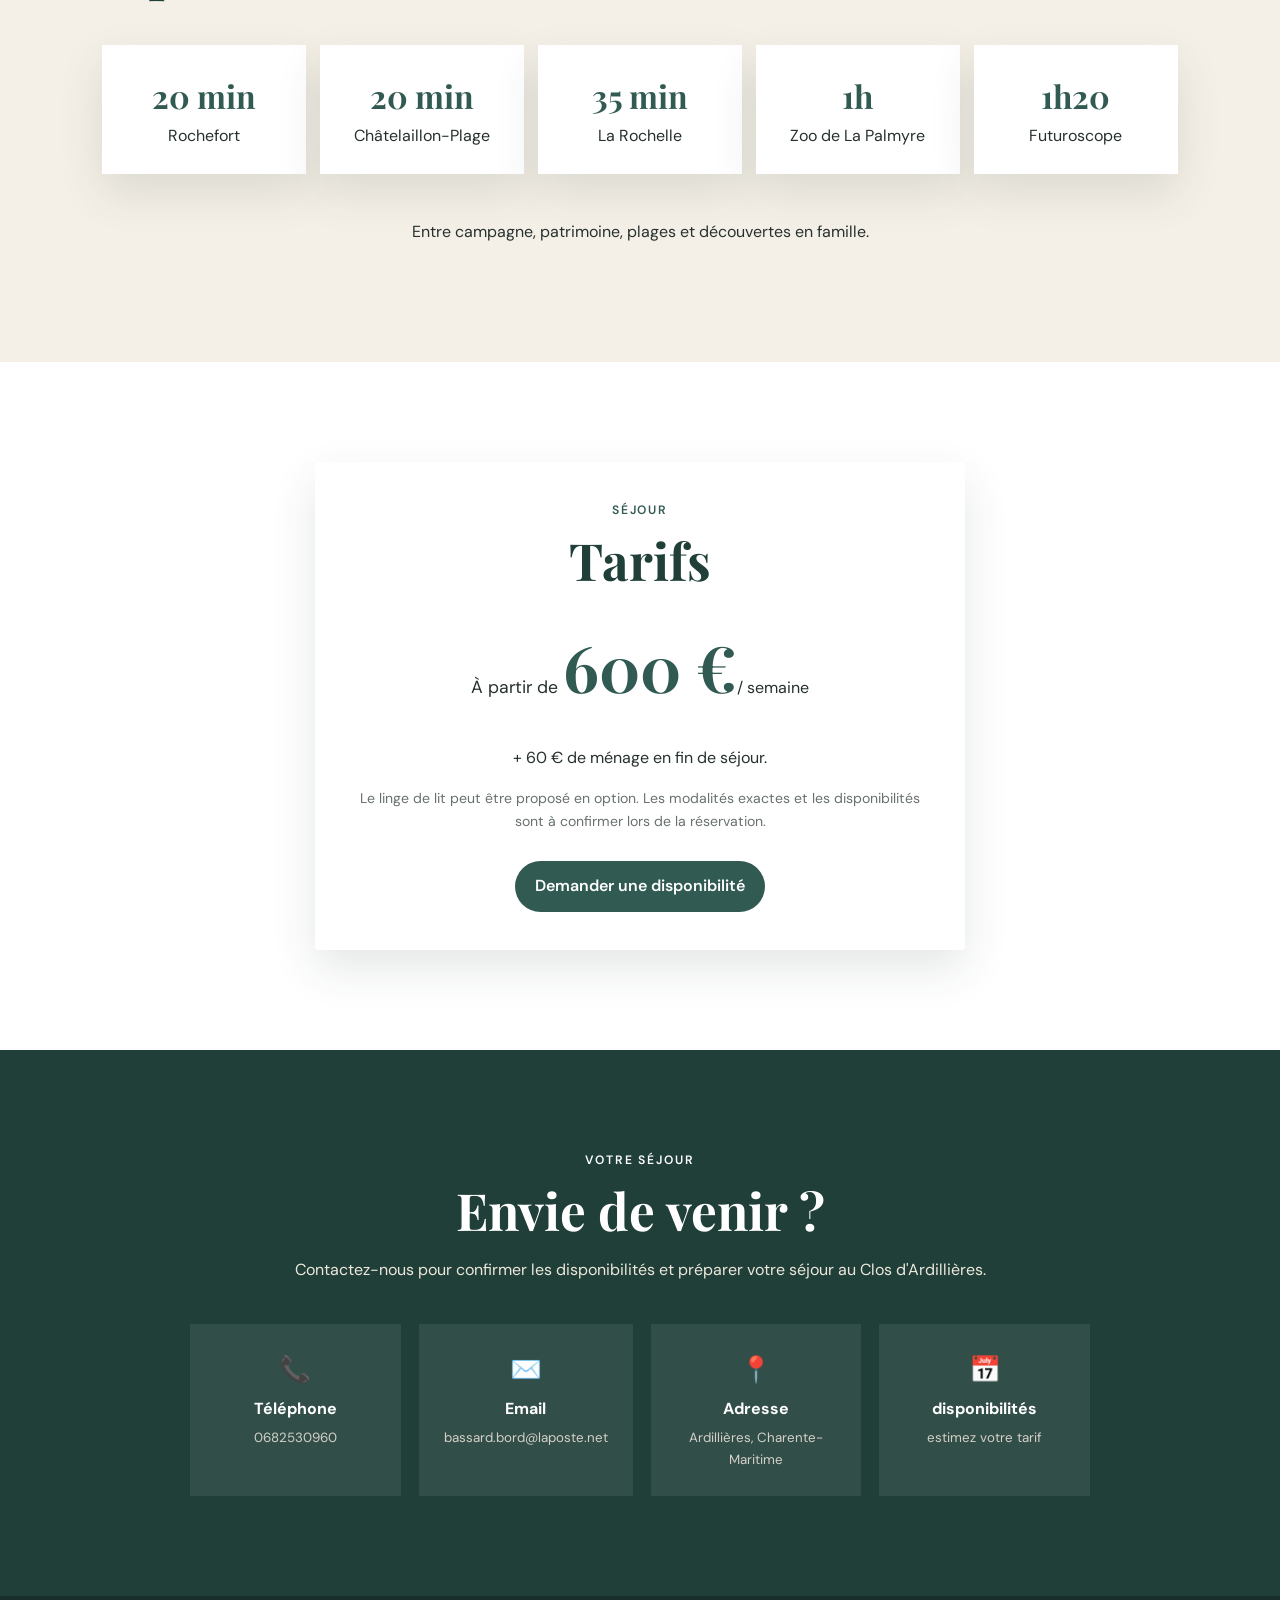
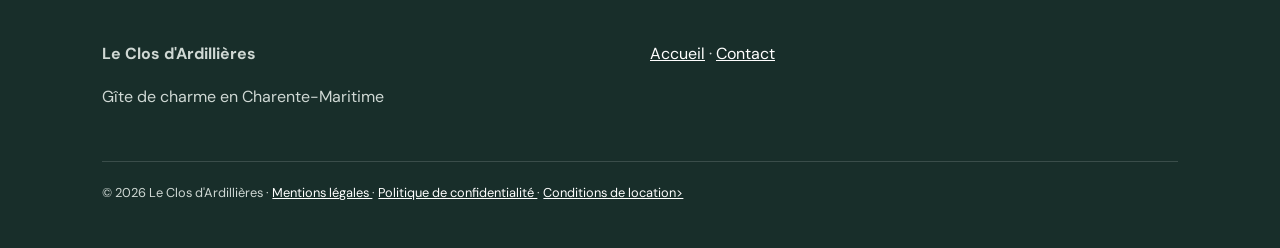
==== commit ab6426a8: "Fix typo in reopening date message" ====
--- a/index.html
+++ b/index.html
@@ -30,7 +30,7 @@
     <img src="images/sejour.jpg" width=100% onclick="ouvrirGalerie(0)" alt="Le gîte Le Clos d'Ardillières, une maison de vacances en Charente-Maritime" />
   </div>
   <div class="hero-content">
-    <p> Actuellement fermé, le gite réouvira ses portes en Avril 2027.</p> 
+    <p> Actuellement fermé, le gite réouvrira ses portes en Avril 2027.</p> 
     <p class="eyebrow">Charente-Maritime · Ardillières</p>
     <h1>Le Clos d'Ardillières</h1>
     <p class="lead">Un gîte chaleureux au calme de la campagne, entre Rochefort et La Rochelle.</p>
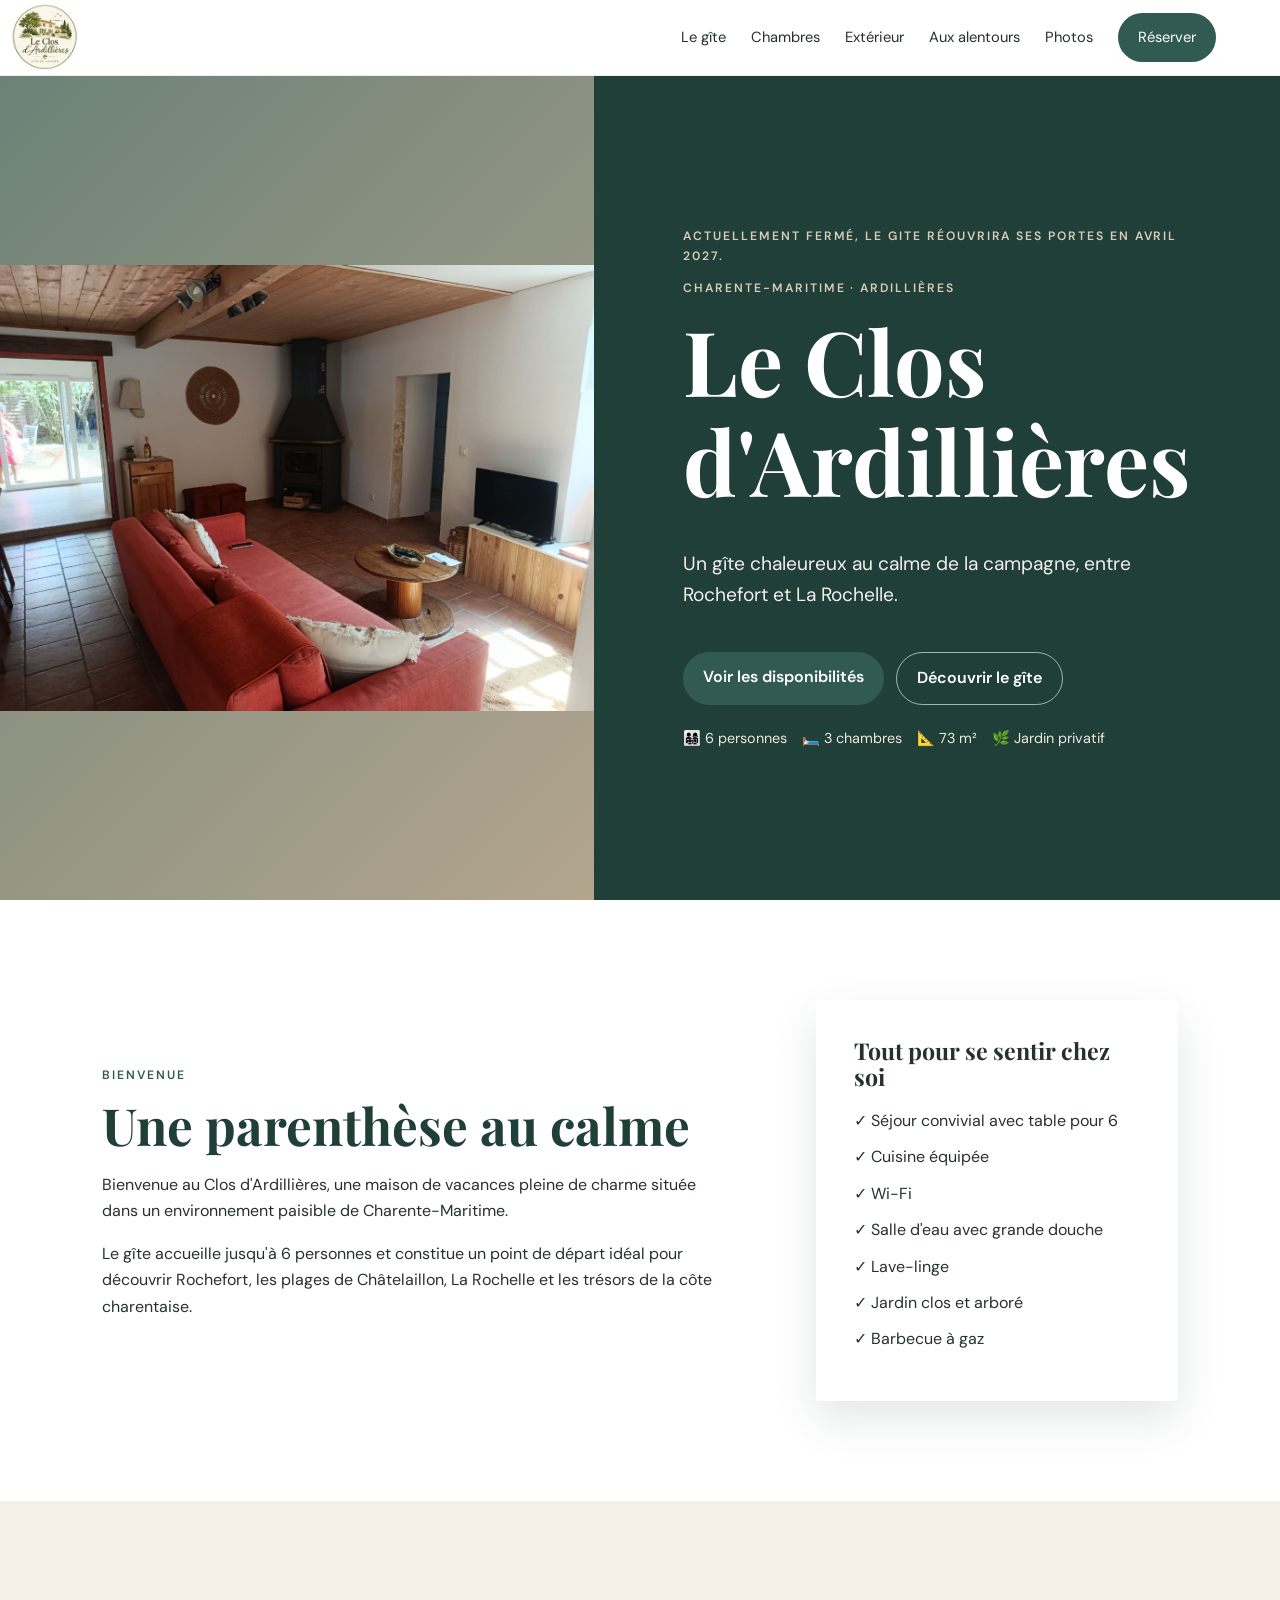
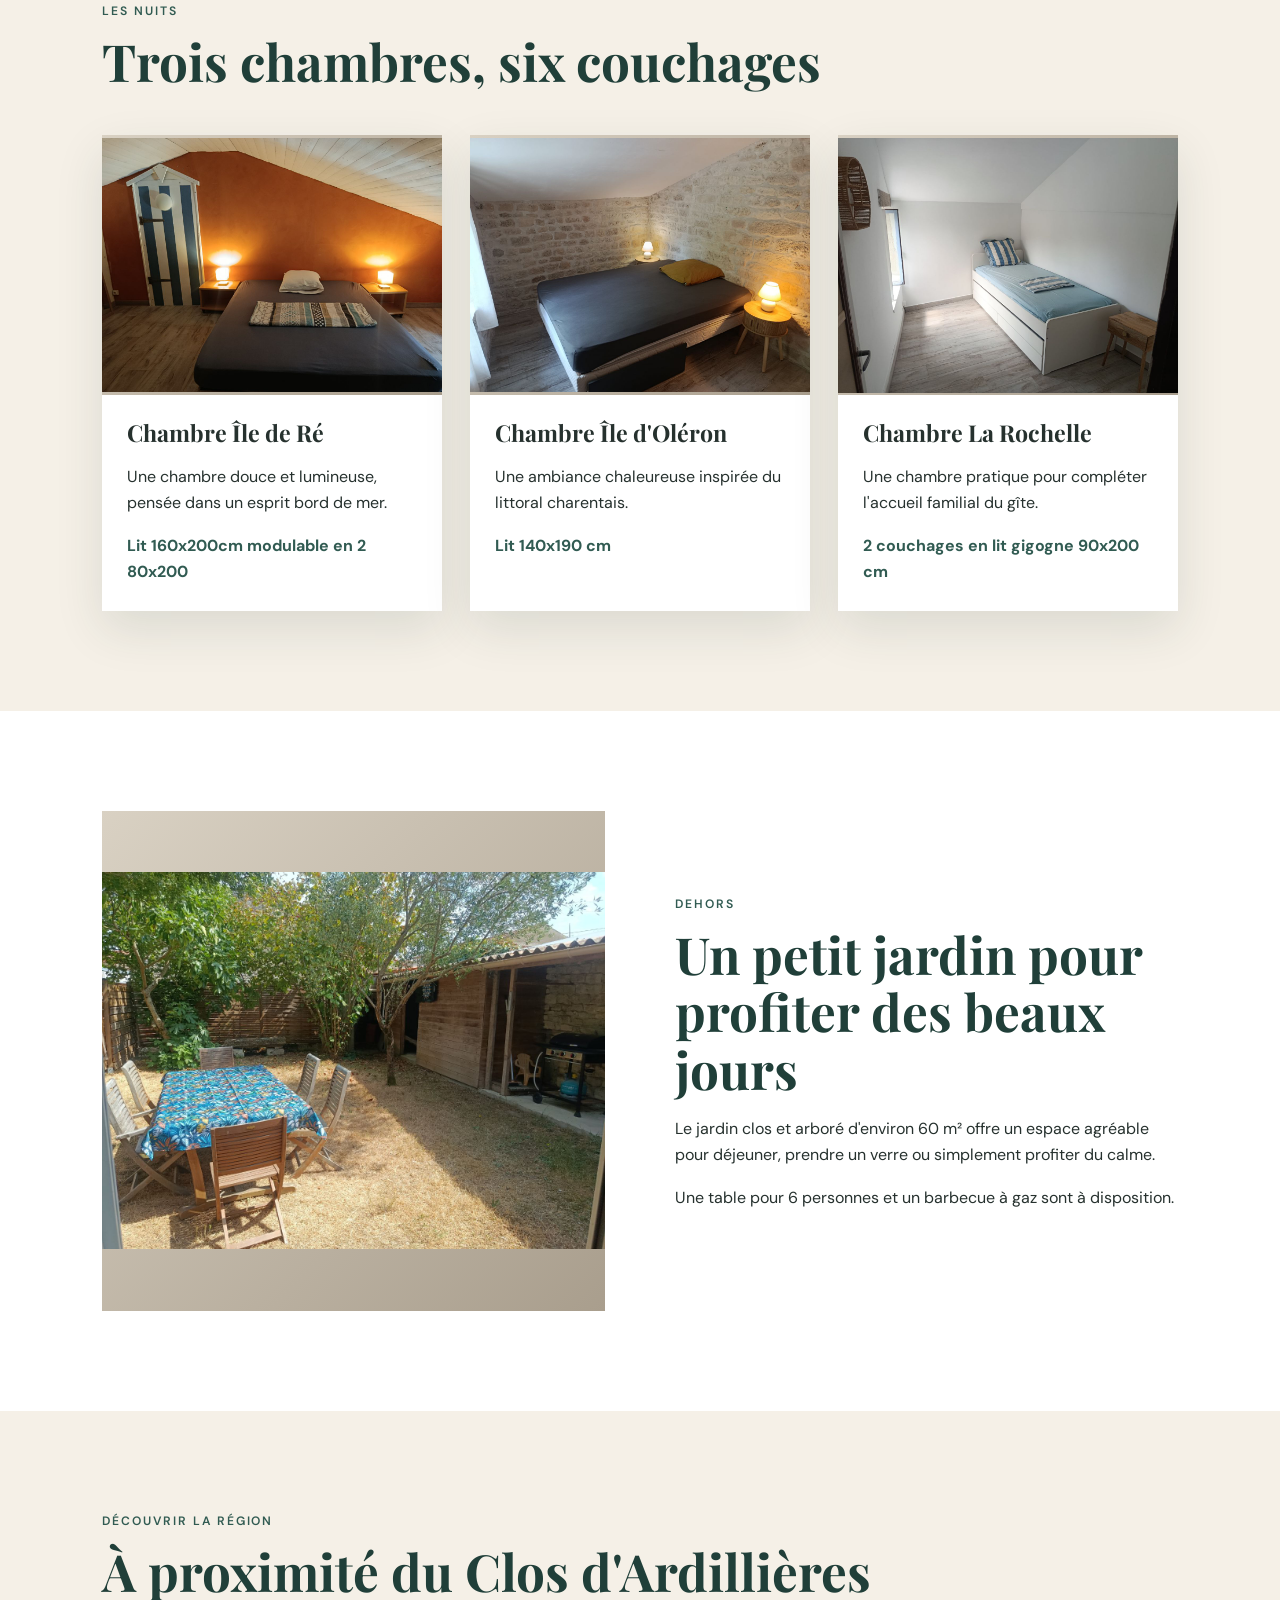
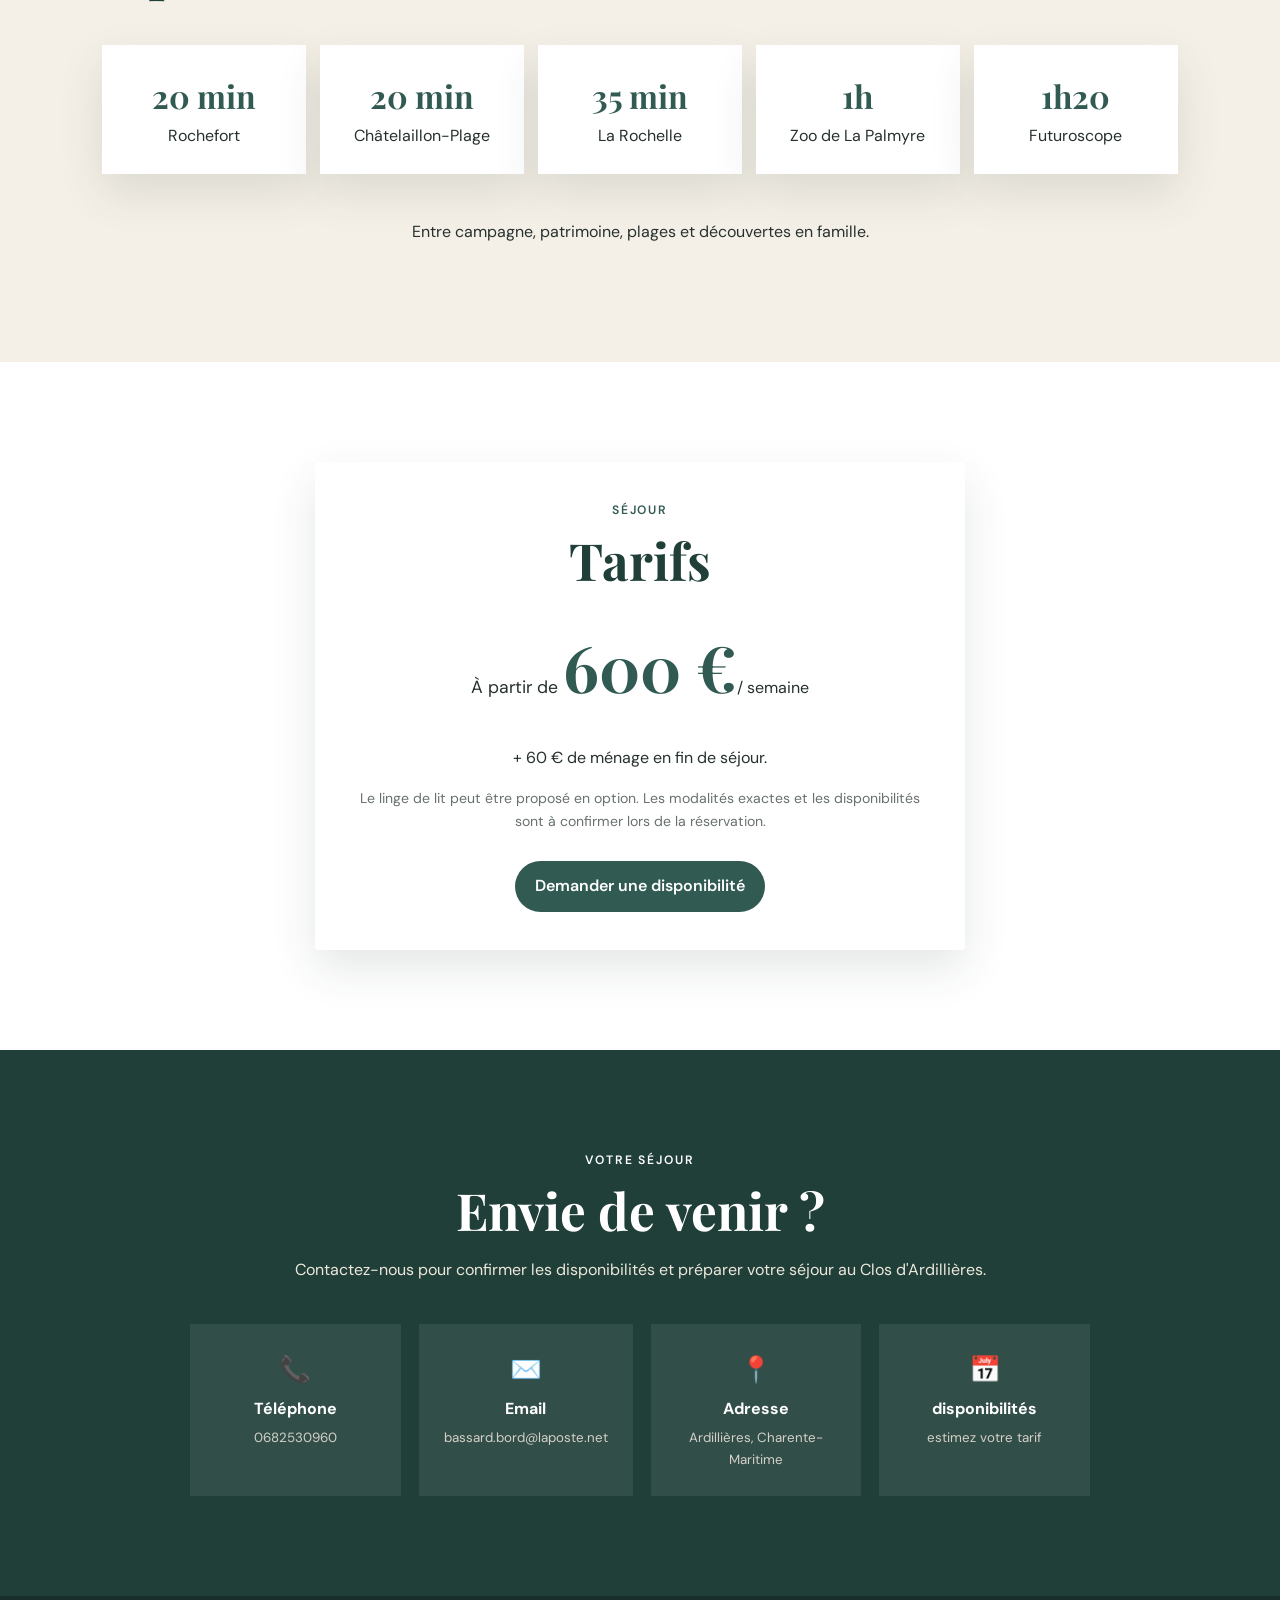
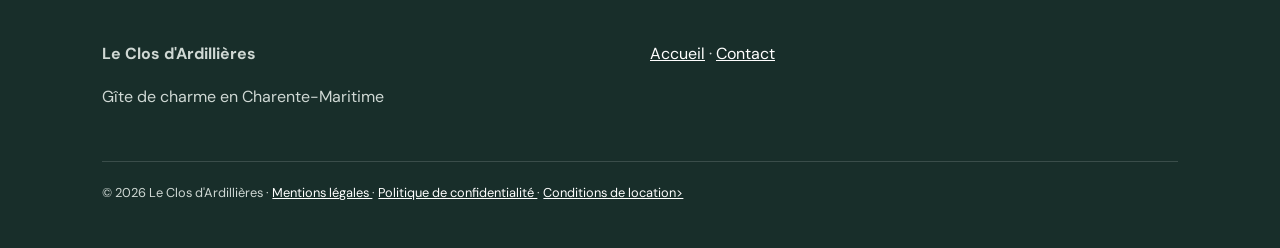
==== commit 97a46aef: "Add 'eyebrow' class to status paragraph" ====
--- a/index.html
+++ b/index.html
@@ -30,7 +30,7 @@
     <img src="images/sejour.jpg" width=100% onclick="ouvrirGalerie(0)" alt="Le gîte Le Clos d'Ardillières, une maison de vacances en Charente-Maritime" />
   </div>
   <div class="hero-content">
-    <p> Actuellement fermé, le gite réouvrira ses portes en Avril 2027.</p> 
+    <p class="eyebrow"> Actuellement fermé, le gite réouvrira ses portes en Avril 2027.</p> 
     <p class="eyebrow">Charente-Maritime · Ardillières</p>
     <h1>Le Clos d'Ardillières</h1>
     <p class="lead">Un gîte chaleureux au calme de la campagne, entre Rochefort et La Rochelle.</p>
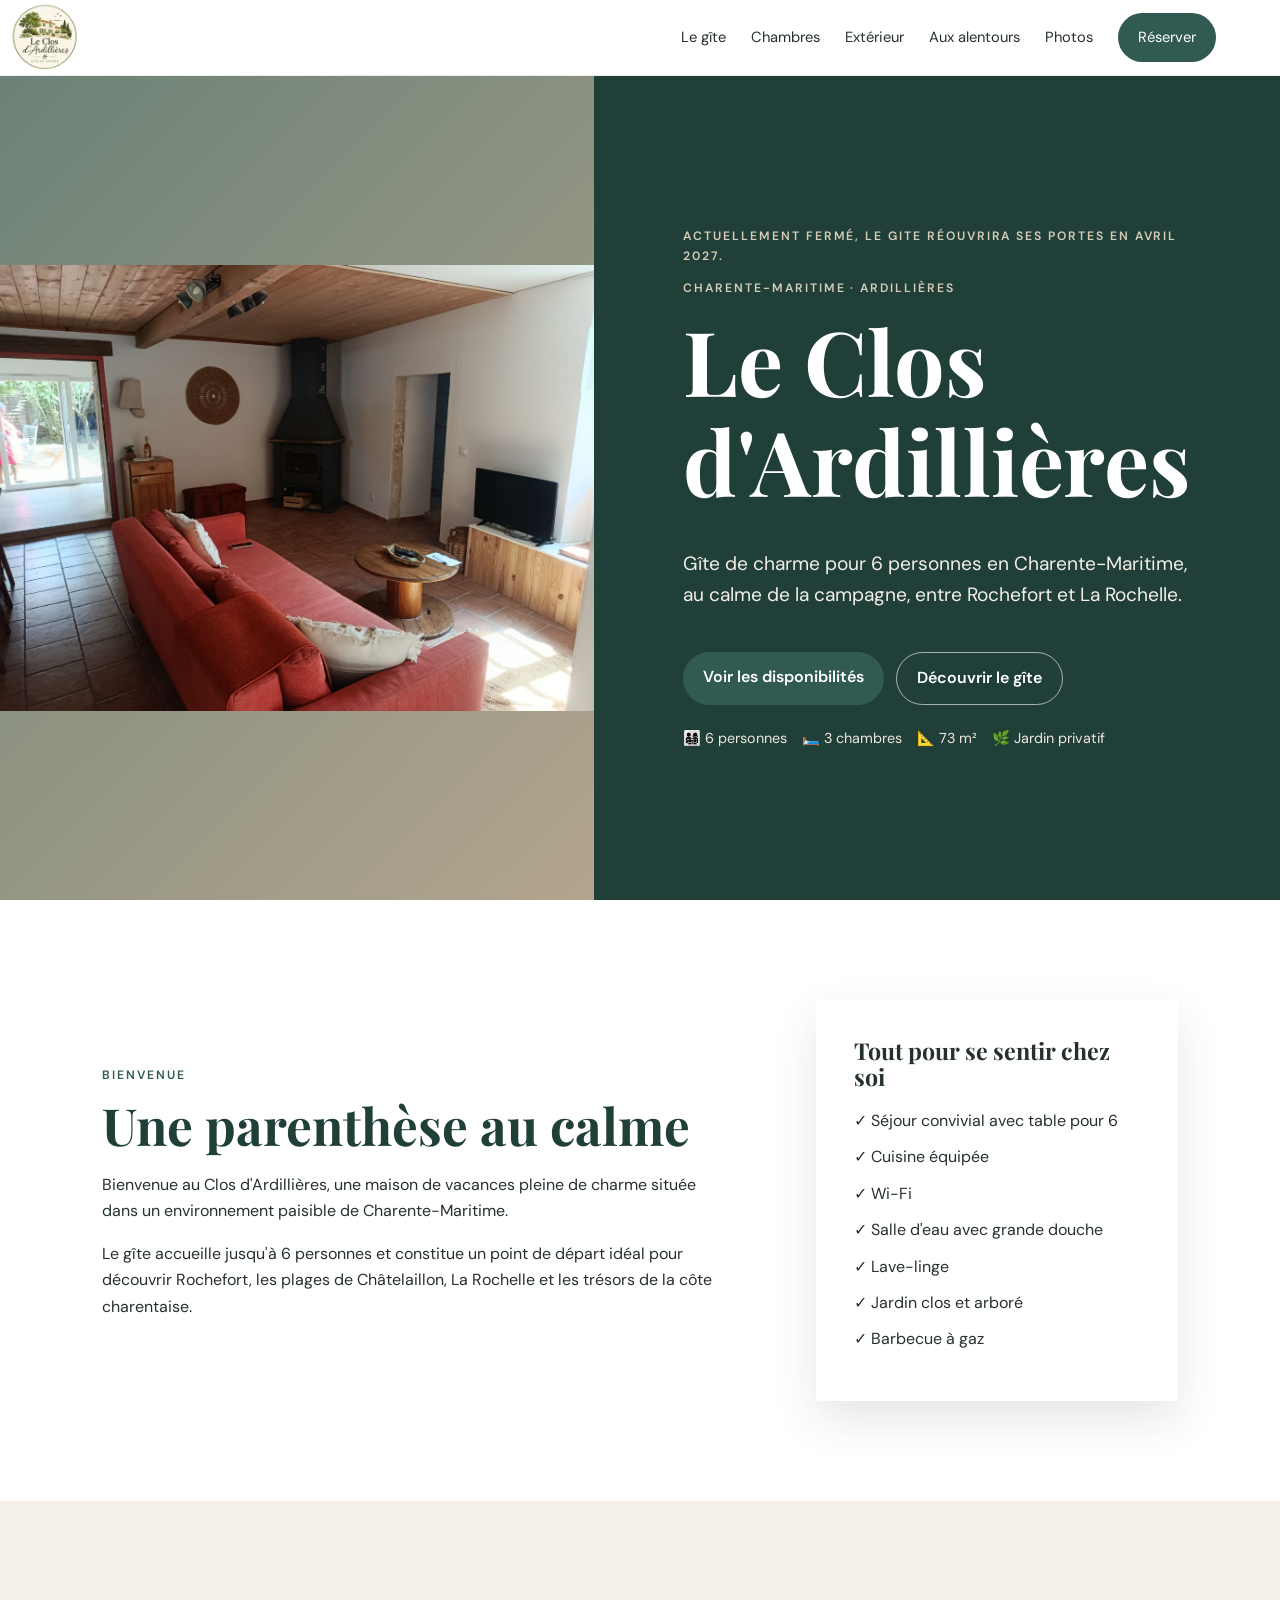
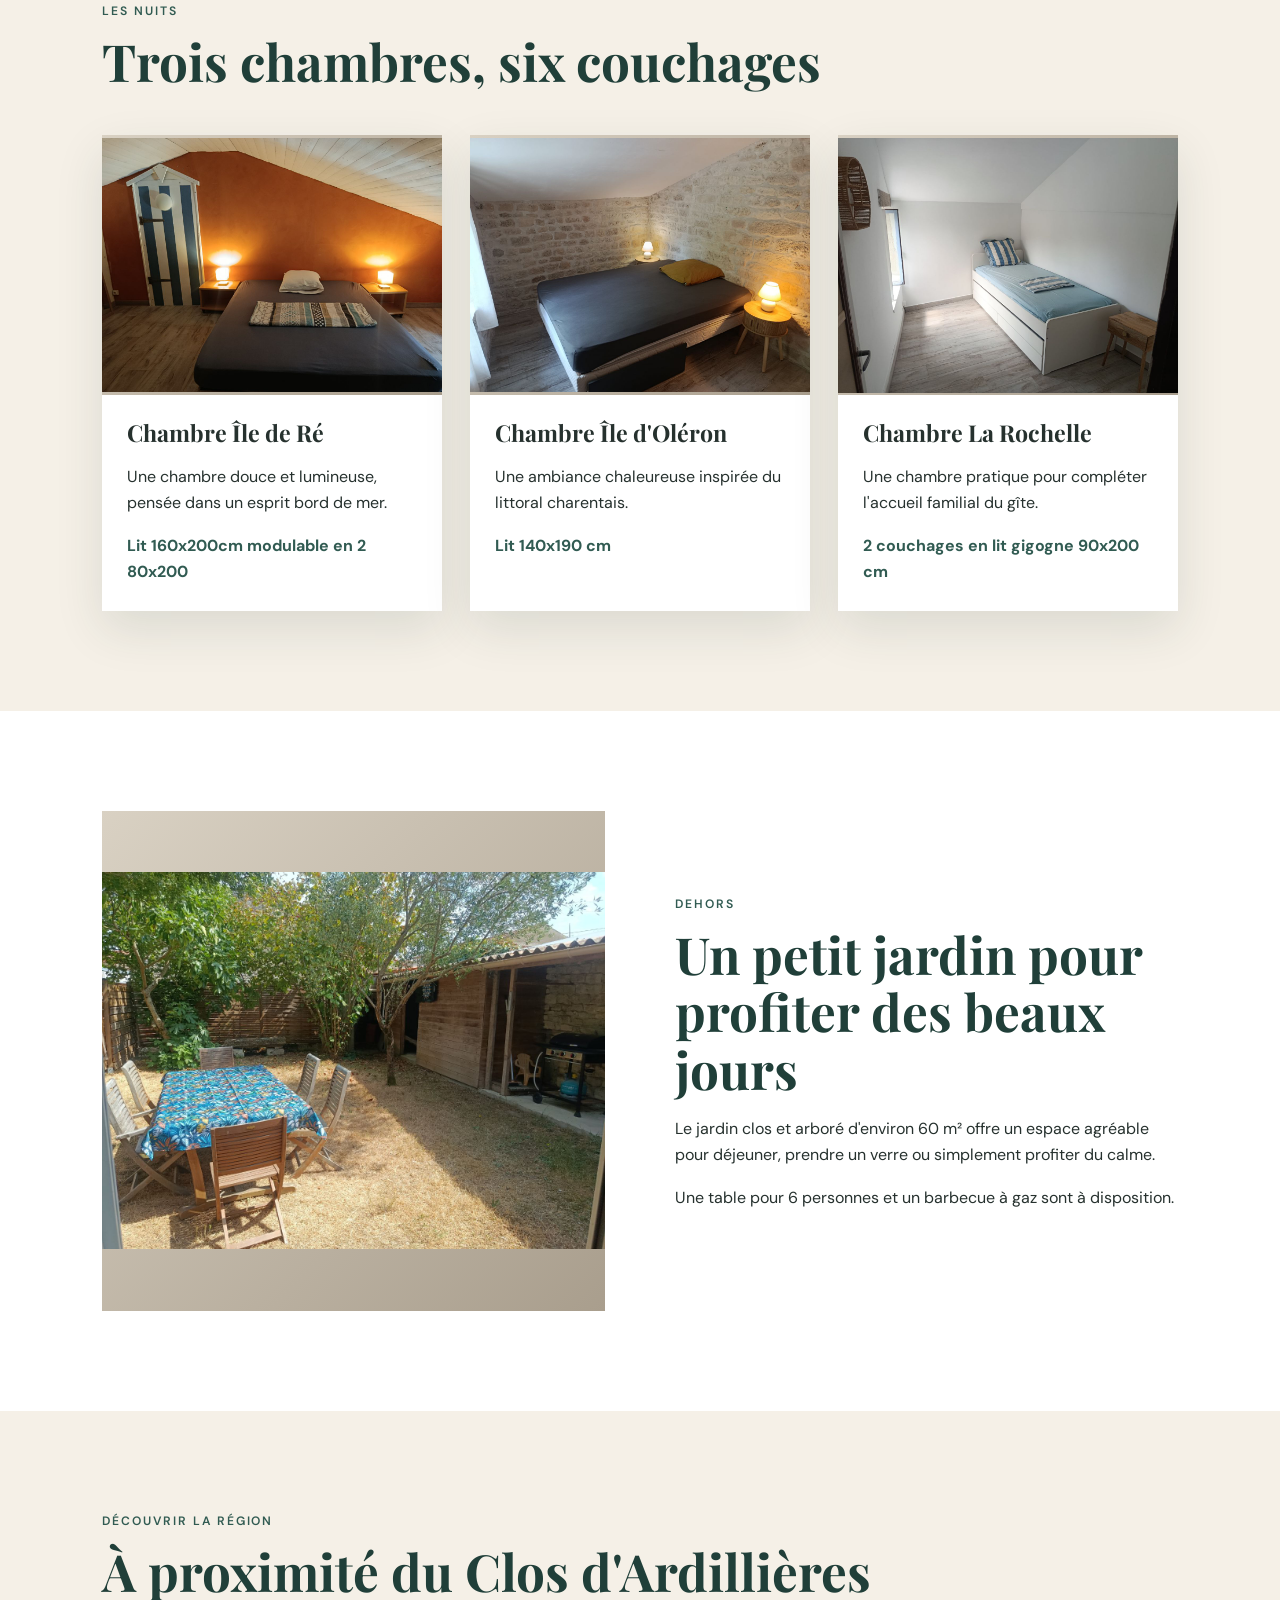
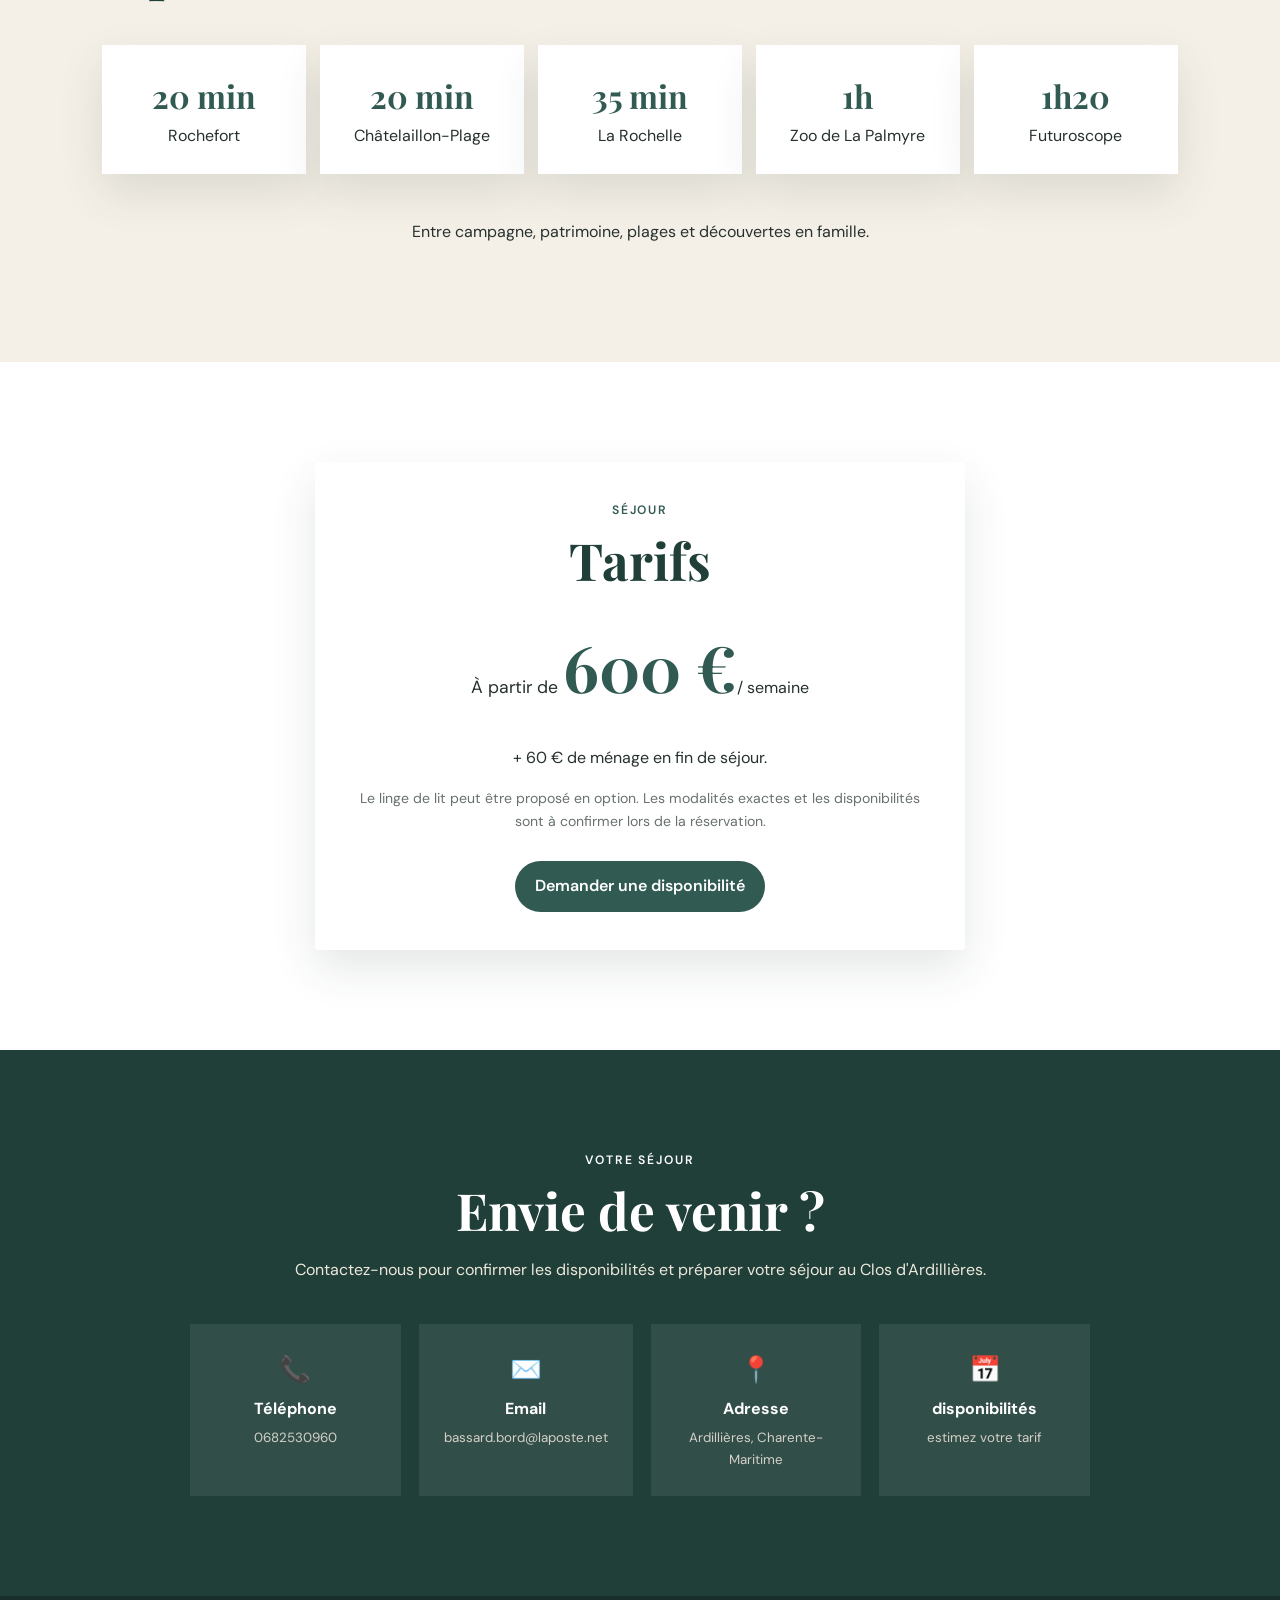
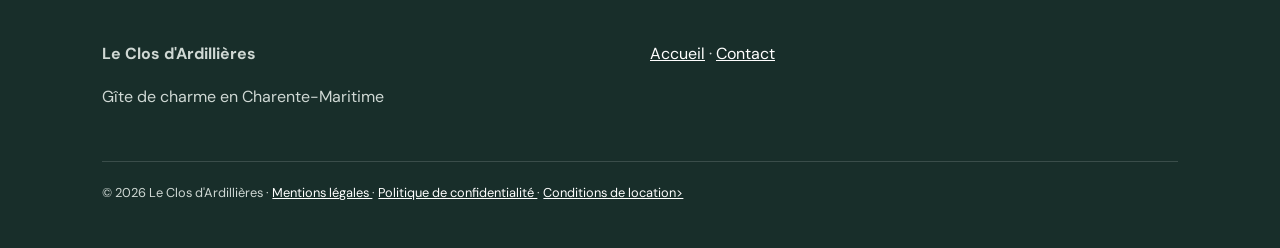
==== commit ede03b90: "Add files via upload" ====
--- a/index.html
+++ b/index.html
@@ -1,17 +1,175 @@
 <!DOCTYPE html>
 <html lang="fr">
+
 <head>
+
   <meta charset="UTF-8">
+
   <meta name="viewport" content="width=device-width, initial-scale=1.0">
-  <title>Le Clos d'Ardillières — Gîte en Charente-Maritime</title>
-  <meta name="description" content="Le Clos d'Ardillières : gîte de charme pour 6 personnes à Ardillières, en Charente-Maritime, entre Rochefort et La Rochelle.">
-  <meta name="keywords" content="gîte Ardillières, location vacances Charente-Maritime, gîte Rochefort, gîte La Rochelle, gîte Châtelaillon">
+
+  <title>Gîte en Charente-Maritime près de La Rochelle | Le Clos d'Ardillières</title>
+
+  <meta name="description" content="Le Clos d'Ardillières : gîte de charme pour 6 personnes en Charente-Maritime, près de La Rochelle, Rochefort et Châtelaillon. Jardin privatif, Wi-Fi et réservation directe.">
+
   <meta name="theme-color" content="#315b52">
+
   <link rel="stylesheet" href="style.css">
+
+  <!-- Open Graph : aperçu lors du partage du site -->
+
+  <meta property="og:type" content="website">
+
+  <meta property="og:locale" content="fr_FR">
+
+  <meta property="og:title" content="Le Clos d'Ardillières — Gîte en Charente-Maritime">
+
+  <meta property="og:description" content="Gîte de charme pour 6 personnes près de La Rochelle, Rochefort et Châtelaillon. Jardin privatif, Wi-Fi et réservation directe.">
+
+  <meta property="og:url" content="https://user-laurent.github.io/Ardillieres/">
+
+  <meta property="og:image" content="https://user-laurent.github.io/Ardillieres/images/jardin.jpg">
+
+  <meta property="og:image:alt" content="Jardin du gîte Le Clos d'Ardillières">
+
+  <!-- Icône du site -->
+
+  <link rel="icon" href="favicon.ico">
+<script type="application/ld+json">
+{
+  "@context": "https://schema.org",
+  "@type": "VacationRental",
+
+  "identifier": "le-clos-dardillieres",
+
+  "name": "Le Clos d'Ardillières",
+
+  "additionalType": "Gite",
+
+  "description": "Gîte de charme pour 6 personnes à Ardillières, en Charente-Maritime, au calme de la campagne entre Rochefort et La Rochelle. Le gîte dispose de 3 chambres, d'une cuisine équipée, du Wi-Fi, d'une salle d'eau avec grande douche et d'un jardin privatif clos et arboré.",
+
+  "url": "https://user-laurent.github.io/Ardillieres/",
+
+  "image": [
+    "https://user-laurent.github.io/Ardillieres/images/sejour.jpg",
+    "https://user-laurent.github.io/Ardillieres/images/grande_chambre.jpg",
+    "https://user-laurent.github.io/Ardillieres/images/chambre_double.jpg",
+    "https://user-laurent.github.io/Ardillieres/images/petite_chambre.jpg",
+    "https://user-laurent.github.io/Ardillieres/images/jardin.jpg"
+  ],
+
+  "address": {
+    "@type": "PostalAddress",
+    "addressLocality": "Ardillières",
+    "addressRegion": "Charente-Maritime",
+    "postalCode": "17290",
+    "addressCountry": "FR"
+  },
+
+  "containsPlace": {
+    "@type": "Accommodation",
+    "additionalType": "EntirePlace",
+
+    "occupancy": {
+      "@type": "QuantitativeValue",
+      "value": 6
+    },
+
+    "numberOfBedrooms": 3,
+
+    "numberOfRooms": 5,
+
+    "floorSize": {
+      "@type": "QuantitativeValue",
+      "value": 73,
+      "unitCode": "MTK"
+    },
+
+    "numberOfBathroomsTotal": 1,
+
+    "bed": [
+      {
+        "@type": "BedDetails",
+        "numberOfBeds": 1,
+        "typeOfBed": "King"
+      },
+      {
+        "@type": "BedDetails",
+        "numberOfBeds": 1,
+        "typeOfBed": "Double"
+      },
+      {
+        "@type": "BedDetails",
+        "numberOfBeds": 2,
+        "typeOfBed": "Single"
+      }
+    ],
+
+    "amenityFeature": [
+      {
+        "@type": "LocationFeatureSpecification",
+        "name": "wifi",
+        "value": true
+      },
+      {
+        "@type": "LocationFeatureSpecification",
+        "name": "kitchen",
+        "value": true
+      },
+      {
+        "@type": "LocationFeatureSpecification",
+        "name": "microwave",
+        "value": true
+      },
+      {
+        "@type": "LocationFeatureSpecification",
+        "name": "ovenStove",
+        "value": true
+      },
+      {
+        "@type": "LocationFeatureSpecification",
+        "name": "outdoorGrill",
+        "value": true
+      },
+      {
+        "@type": "LocationFeatureSpecification",
+        "name": "tv",
+        "value": true
+      },
+      {
+        "@type": "LocationFeatureSpecification",
+        "name": "washerDryer",
+        "value": true
+      },
+      {
+        "@type": "LocationFeatureSpecification",
+        "name": "childFriendly",
+        "value": true
+      },
+      {
+        "@type": "LocationFeatureSpecification",
+        "name": "parkingType",
+        "value": "Free"
+      },
+      {
+        "@type": "LocationFeatureSpecification",
+        "name": "internetType",
+        "value": "Free"
+      }
+    ]
+  },
+
+  "knowsLanguage": [
+    "fr-FR"
+  ]
+}
+</script>
+<link rel="canonical" href="https://user-laurent.github.io/Ardillieres/">
+
 </head>
+
 <body>
 <header class="site-header">
-  <img class="logo1" src="images/logo.png">
+  <img class="logo1" src="images/logo.png" alt="Le Clos d'Ardillieres">
   <a></a>
   <button class="menu-btn" aria-label="Ouvrir le menu">☰</button>
   <nav>
@@ -33,7 +191,10 @@
     <p class="eyebrow"> Actuellement fermé, le gite réouvrira ses portes en Avril 2027.</p> 
     <p class="eyebrow">Charente-Maritime · Ardillières</p>
     <h1>Le Clos d'Ardillières</h1>
-    <p class="lead">Un gîte chaleureux au calme de la campagne, entre Rochefort et La Rochelle.</p>
+    <p class="lead">
+  Gîte de charme pour 6 personnes en Charente-Maritime, au calme de la campagne,
+  entre Rochefort et La Rochelle.
+    </p>
     <div class="hero-buttons">
       <a class="button" href="#contact">Voir les disponibilités</a>
       <a class="button secondary" href="#gite">Découvrir le gîte</a>
@@ -74,7 +235,7 @@
   <div class="cards">
     <article class="card">
       <div class="card-photo placeholder">
-        <img src="images/grande_chambre.jpg" width=100% alt="Chambre Île de Ré" />
+        <img src="images/grande_chambre.jpg" width="100%" alt="Chambre Île de Ré" />
       </div>
       <div class="card-body">
         <h3>Chambre Île de Ré</h3>
@@ -84,7 +245,7 @@
     </article>
     <article class="card">
       <div class="card-photo placeholder">
-        <img src="images/chambre_double.jpg" width=100% alt="Chambre Île d'Oléron" />
+        <img src="images/chambre_double.jpg" width="100%" alt="Chambre Île d'Oléron" />
       </div>
       <div class="card-body">
         <h3>Chambre Île d'Oléron</h3>
@@ -94,7 +255,7 @@
     </article>
     <article class="card">
       <div class="card-photo placeholder">
-        <img src="images/petite_chambre.jpg" width=100% alt="Chambre La Rochelle" />
+        <img src="images/petite_chambre.jpg" width="100%" alt="Chambre La Rochelle" />
       </div>
       <div class="card-body">
         <h3>Chambre La Rochelle</h3>
@@ -108,7 +269,7 @@
 <section id="exterieur" class="section">
   <div class="split">
     <div class="large-placeholder placeholder">
-      <img src="images/jardin.jpg" width=100% alt="Jardin du gîte Le Clos d'Ardillières" />
+      <img src="images/jardin.jpg" width="100%" alt="Jardin du gîte Le Clos d'Ardillières" />
     </div>
     <div>
       <p class="eyebrow">Dehors</p>
